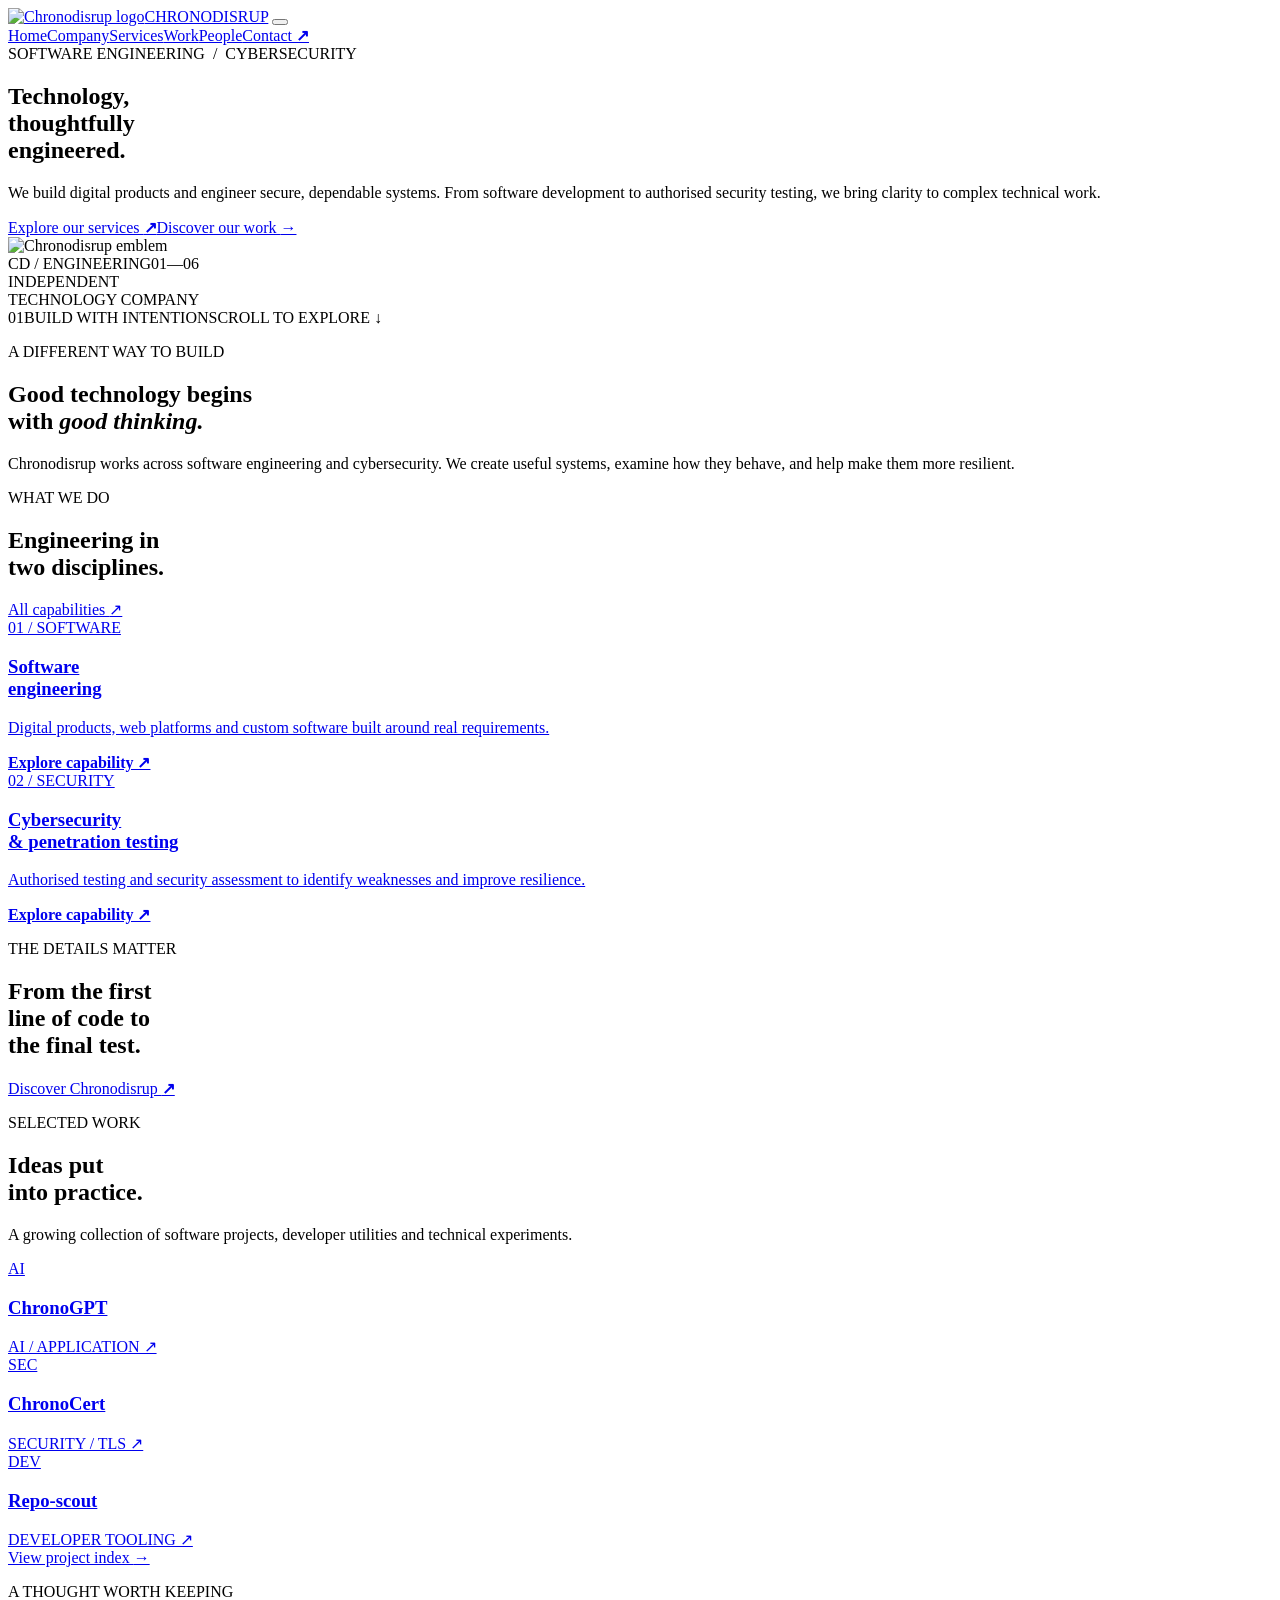
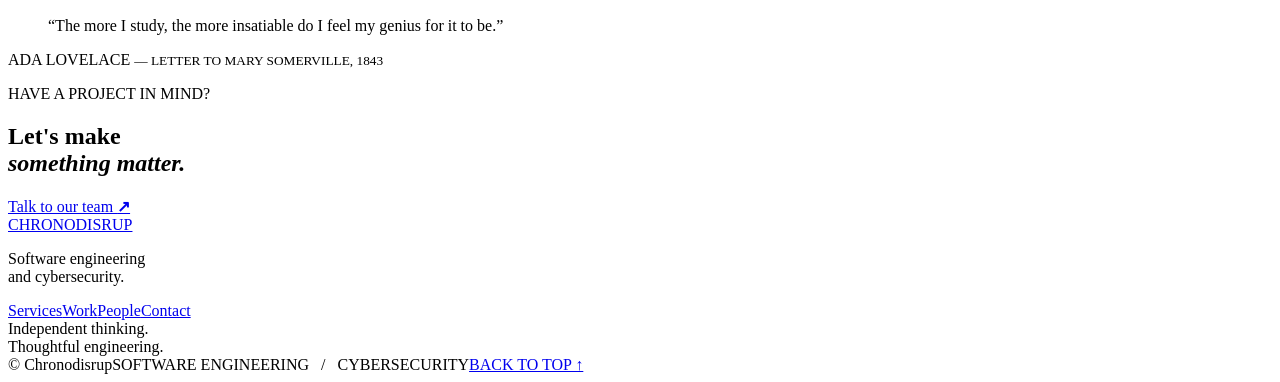
==== index.html @ 583b9953 "Add files via upload" ====
<!doctype html><html lang="en"><head><meta charset="UTF-8"><meta name="viewport" content="width=device-width, initial-scale=1">
<meta name="theme-color" content="#f5f5f2">
<link rel="preconnect" href="https://fonts.googleapis.com"><link rel="preconnect" href="https://fonts.gstatic.com" crossorigin>
<link href="https://fonts.googleapis.com/css2?family=DM+Sans:wght@400;500;600;700&family=Manrope:wght@400;500;600;700;800&display=swap" rel="stylesheet">
<link rel="stylesheet" href="assets/css/site.css"><meta name="description" content="Chronodisrup — software engineering and cybersecurity."><title>Chronodisrup — Software Engineering & Cybersecurity</title></head><body><header class="header"><a class="brand" href="index.html"><img src="assets/images/chronodisrup-logo.png" alt="Chronodisrup logo"><span>CHRONODISRUP</span></a>
<button class="menu-button" aria-label="Open navigation" aria-expanded="false"><span></span><span></span></button>
<nav class="nav"><a href="index.html">Home</a><a href="about.html">Company</a><a href="services.html">Services</a><a href="projects.html">Work</a><a href="team.html">People</a><a class="nav-cta" href="contact.html">Contact <b>↗</b></a></nav></header>
<main>
<section class="hero wrap">
  <div class="hero-copy reveal"><div class="kicker"><i></i> SOFTWARE ENGINEERING&nbsp; / &nbsp;CYBERSECURITY</div>
    <h1>Technology,<br><span>thoughtfully</span><br>engineered.</h1>
    <p class="hero-intro">We build digital products and engineer secure, dependable systems. From software development to authorised security testing, we bring clarity to complex technical work.</p>
    <div class="hero-buttons"><a class="btn btn-dark" href="services.html">Explore our services <b>↗</b></a><a class="underlink" href="projects.html">Discover our work <span>→</span></a></div>
  </div>
  <div class="hero-visual reveal"><div class="visual-image"></div><div class="visual-wash"></div><div class="visual-logo"><img src="assets/images/chronodisrup-logo.png" alt="Chronodisrup emblem"></div><div class="visual-caption"><span>CD / ENGINEERING</span><span>01—06</span></div><div class="floating-index">INDEPENDENT<br>TECHNOLOGY COMPANY</div></div>
  <div class="hero-foot"><span>01</span><span class="rule"></span><span>BUILD WITH INTENTION</span><span class="foot-right">SCROLL TO EXPLORE ↓</span></div>
</section>
<section class="statement section-pad"><div class="wrap statement-grid"><p class="section-label reveal">A DIFFERENT WAY TO BUILD</p><div class="reveal"><h2>Good technology begins<br>with <em>good thinking.</em></h2><p class="statement-text">Chronodisrup works across software engineering and cybersecurity. We create useful systems, examine how they behave, and help make them more resilient.</p></div></div></section>
<section class="services-preview section-pad wrap"><div class="section-head reveal"><div><p class="section-label">WHAT WE DO</p><h2>Engineering in<br>two disciplines.</h2></div><a class="underlink" href="services.html">All capabilities <span>↗</span></a></div>
<div class="service-tiles">
<a class="service-tile software reveal" href="services.html#software"><div class="tile-photo photo-code"></div><div class="tile-overlay"></div><div class="tile-content"><span>01 / SOFTWARE</span><h3>Software<br>engineering</h3><p>Digital products, web platforms and custom software built around real requirements.</p><b>Explore capability ↗</b></div></a>
<a class="service-tile security reveal" href="services.html#security"><div class="tile-photo photo-security"></div><div class="tile-overlay"></div><div class="tile-content"><span>02 / SECURITY</span><h3>Cybersecurity<br>& penetration testing</h3><p>Authorised testing and security assessment to identify weaknesses and improve resilience.</p><b>Explore capability ↗</b></div></a>
</div></section>
<section class="image-break"><div class="image-break-bg"></div><div class="wrap image-break-content reveal"><p class="section-label">THE DETAILS MATTER</p><h2>From the first<br>line of code to<br>the final test.</h2><a class="btn btn-light" href="about.html">Discover Chronodisrup <b>↗</b></a></div></section>
<section class="work-preview section-pad wrap"><div class="section-head reveal"><div><p class="section-label">SELECTED WORK</p><h2>Ideas put<br>into practice.</h2></div><p class="head-description">A growing collection of software projects, developer utilities and technical experiments.</p></div>
<div class="work-grid">
<a class="work-card reveal" href="projects.html"><div class="work-art art-one"><span>AI</span><div class="orbit-art"></div></div><div class="work-meta"><h3>ChronoGPT</h3><span>AI / APPLICATION ↗</span></div></a>
<a class="work-card reveal" href="projects.html"><div class="work-art art-two"><span>SEC</span><div class="scan-art"></div></div><div class="work-meta"><h3>ChronoCert</h3><span>SECURITY / TLS ↗</span></div></a>
<a class="work-card reveal" href="projects.html"><div class="work-art art-three"><span>DEV</span><div class="grid-art"></div></div><div class="work-meta"><h3>Repo-scout</h3><span>DEVELOPER TOOLING ↗</span></div></a>
</div><a class="underlink all-work" href="projects.html">View project index <span>→</span></a></section>
<section class="quote-band"><div class="wrap quote-wrap reveal"><p class="section-label">A THOUGHT WORTH KEEPING</p><blockquote>“The more I study, the more insatiable do I feel my genius for it to be.”</blockquote><div class="quote-credit"><span></span> ADA LOVELACE <small>— LETTER TO MARY SOMERVILLE, 1843</small></div></div></section>
<section class="contact-strip section-pad"><div class="wrap contact-strip-inner reveal"><div><p class="section-label">HAVE A PROJECT IN MIND?</p><h2>Let's make<br><em>something matter.</em></h2></div><a class="btn btn-dark" href="contact.html">Talk to our team <b>↗</b></a></div></section>
</main><footer class="footer"><div class="footer-main wrap"><div><a class="brand footer-brand" href="index.html"><img src="assets/images/chronodisrup-logo.png" alt=""><span>CHRONODISRUP</span></a><p>Software engineering<br>and cybersecurity.</p></div><div class="footer-nav"><a href="services.html">Services</a><a href="projects.html">Work</a><a href="team.html">People</a><a href="contact.html">Contact</a></div><div class="footer-note">Independent thinking.<br>Thoughtful engineering.</div></div><div class="footer-bottom wrap"><span>© <span data-year></span> Chronodisrup</span><span>SOFTWARE ENGINEERING&nbsp;&nbsp; / &nbsp;&nbsp;CYBERSECURITY</span><a href="#top">BACK TO TOP ↑</a></div></footer><script src="assets/js/site.js"></script></body></html>
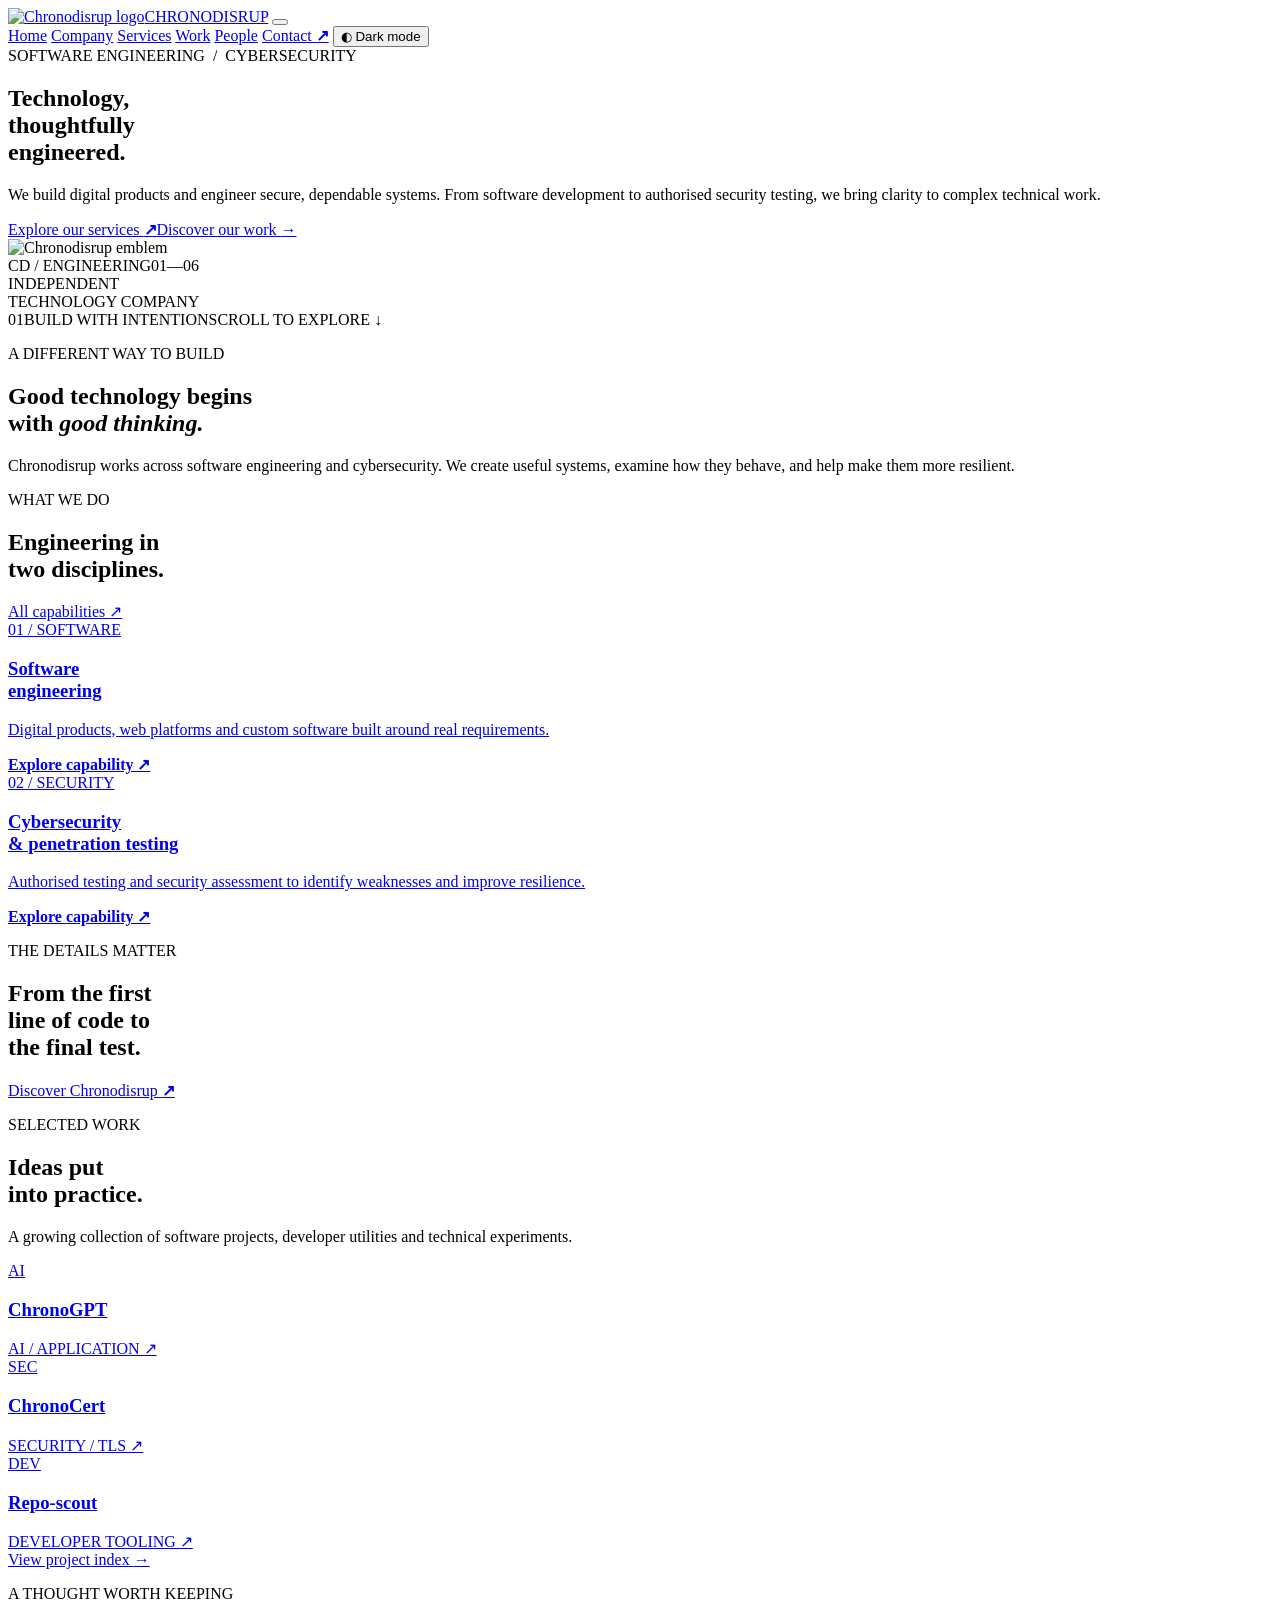
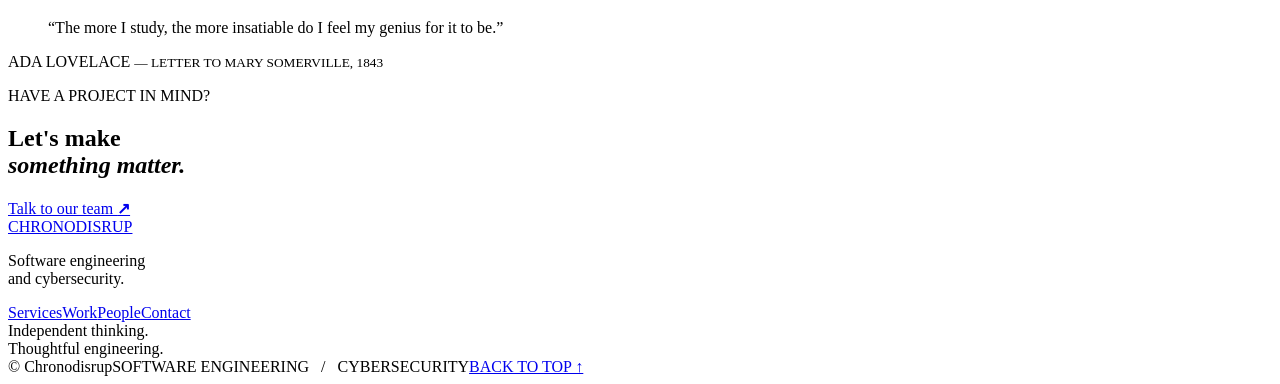
==== commit cd689981: "Update index.html" ====
--- a/index.html
+++ b/index.html
@@ -2,9 +2,32 @@
 <meta name="theme-color" content="#f5f5f2">
 <link rel="preconnect" href="https://fonts.googleapis.com"><link rel="preconnect" href="https://fonts.gstatic.com" crossorigin>
 <link href="https://fonts.googleapis.com/css2?family=DM+Sans:wght@400;500;600;700&family=Manrope:wght@400;500;600;700;800&display=swap" rel="stylesheet">
-<link rel="stylesheet" href="assets/css/site.css"><meta name="description" content="Chronodisrup — software engineering and cybersecurity."><title>Chronodisrup — Software Engineering & Cybersecurity</title></head><body><header class="header"><a class="brand" href="index.html"><img src="assets/images/chronodisrup-logo.png" alt="Chronodisrup logo"><span>CHRONODISRUP</span></a>
+<link rel="stylesheet" href="assets/css/site.css">
+<link rel="stylesheet" href="assets/css/theme-toggle.css">
+
+  
+<meta name="description" content="Chronodisrup — software engineering and cybersecurity.">
+  <title>Chronodisrup — Software Engineering & Cybersecurity</title>
+</head>
+<body>
+  <header class="header"><a class="brand" href="index.html"><img src="assets/images/chronodisrup-logo.png" alt="Chronodisrup logo"><span>CHRONODISRUP</span></a>
 <button class="menu-button" aria-label="Open navigation" aria-expanded="false"><span></span><span></span></button>
-<nav class="nav"><a href="index.html">Home</a><a href="about.html">Company</a><a href="services.html">Services</a><a href="projects.html">Work</a><a href="team.html">People</a><a class="nav-cta" href="contact.html">Contact <b>↗</b></a></nav></header>
+<nav class="nav">
+  <a href="index.html">Home</a>
+  <a href="about.html">Company</a>
+  <a href="services.html">Services</a>
+  <a href="projects.html">Work</a>
+  <a href="team.html">People</a>
+  <a class="nav-cta" href="contact.html">Contact <b>↗</b></a>
+    <button class="theme-toggle" type="button" aria-label="Switch to dark theme"
+           aria-pressed="false">
+     <span class="theme-icon" aria-hidden="true">◐</span>
+     <span class="theme-label">Dark mode</span>
+   </button>
+
+
+</nav>
+</header>
 <main>
 <section class="hero wrap">
   <div class="hero-copy reveal"><div class="kicker"><i></i> SOFTWARE ENGINEERING&nbsp; / &nbsp;CYBERSECURITY</div>
@@ -30,4 +53,9 @@
 </div><a class="underlink all-work" href="projects.html">View project index <span>→</span></a></section>
 <section class="quote-band"><div class="wrap quote-wrap reveal"><p class="section-label">A THOUGHT WORTH KEEPING</p><blockquote>“The more I study, the more insatiable do I feel my genius for it to be.”</blockquote><div class="quote-credit"><span></span> ADA LOVELACE <small>— LETTER TO MARY SOMERVILLE, 1843</small></div></div></section>
 <section class="contact-strip section-pad"><div class="wrap contact-strip-inner reveal"><div><p class="section-label">HAVE A PROJECT IN MIND?</p><h2>Let's make<br><em>something matter.</em></h2></div><a class="btn btn-dark" href="contact.html">Talk to our team <b>↗</b></a></div></section>
-</main><footer class="footer"><div class="footer-main wrap"><div><a class="brand footer-brand" href="index.html"><img src="assets/images/chronodisrup-logo.png" alt=""><span>CHRONODISRUP</span></a><p>Software engineering<br>and cybersecurity.</p></div><div class="footer-nav"><a href="services.html">Services</a><a href="projects.html">Work</a><a href="team.html">People</a><a href="contact.html">Contact</a></div><div class="footer-note">Independent thinking.<br>Thoughtful engineering.</div></div><div class="footer-bottom wrap"><span>© <span data-year></span> Chronodisrup</span><span>SOFTWARE ENGINEERING&nbsp;&nbsp; / &nbsp;&nbsp;CYBERSECURITY</span><a href="#top">BACK TO TOP ↑</a></div></footer><script src="assets/js/site.js"></script></body></html>+</main>
+  <footer class="footer"><div class="footer-main wrap"><div><a class="brand footer-brand" href="index.html"><img src="assets/images/chronodisrup-logo.png" alt=""><span>CHRONODISRUP</span></a><p>Software engineering<br>and cybersecurity.</p></div><div class="footer-nav"><a href="services.html">Services</a><a href="projects.html">Work</a><a href="team.html">People</a><a href="contact.html">Contact</a></div><div class="footer-note">Independent thinking.<br>Thoughtful engineering.</div></div><div class="footer-bottom wrap"><span>© <span data-year></span> Chronodisrup</span><span>SOFTWARE ENGINEERING&nbsp;&nbsp; / &nbsp;&nbsp;CYBERSECURITY</span><a href="#top">BACK TO TOP ↑</a></div></footer>
+  <script src="assets/js/site.js"></script>
+  <script src="assets/js/theme-toggle.js"></script>
+</body>
+</html>
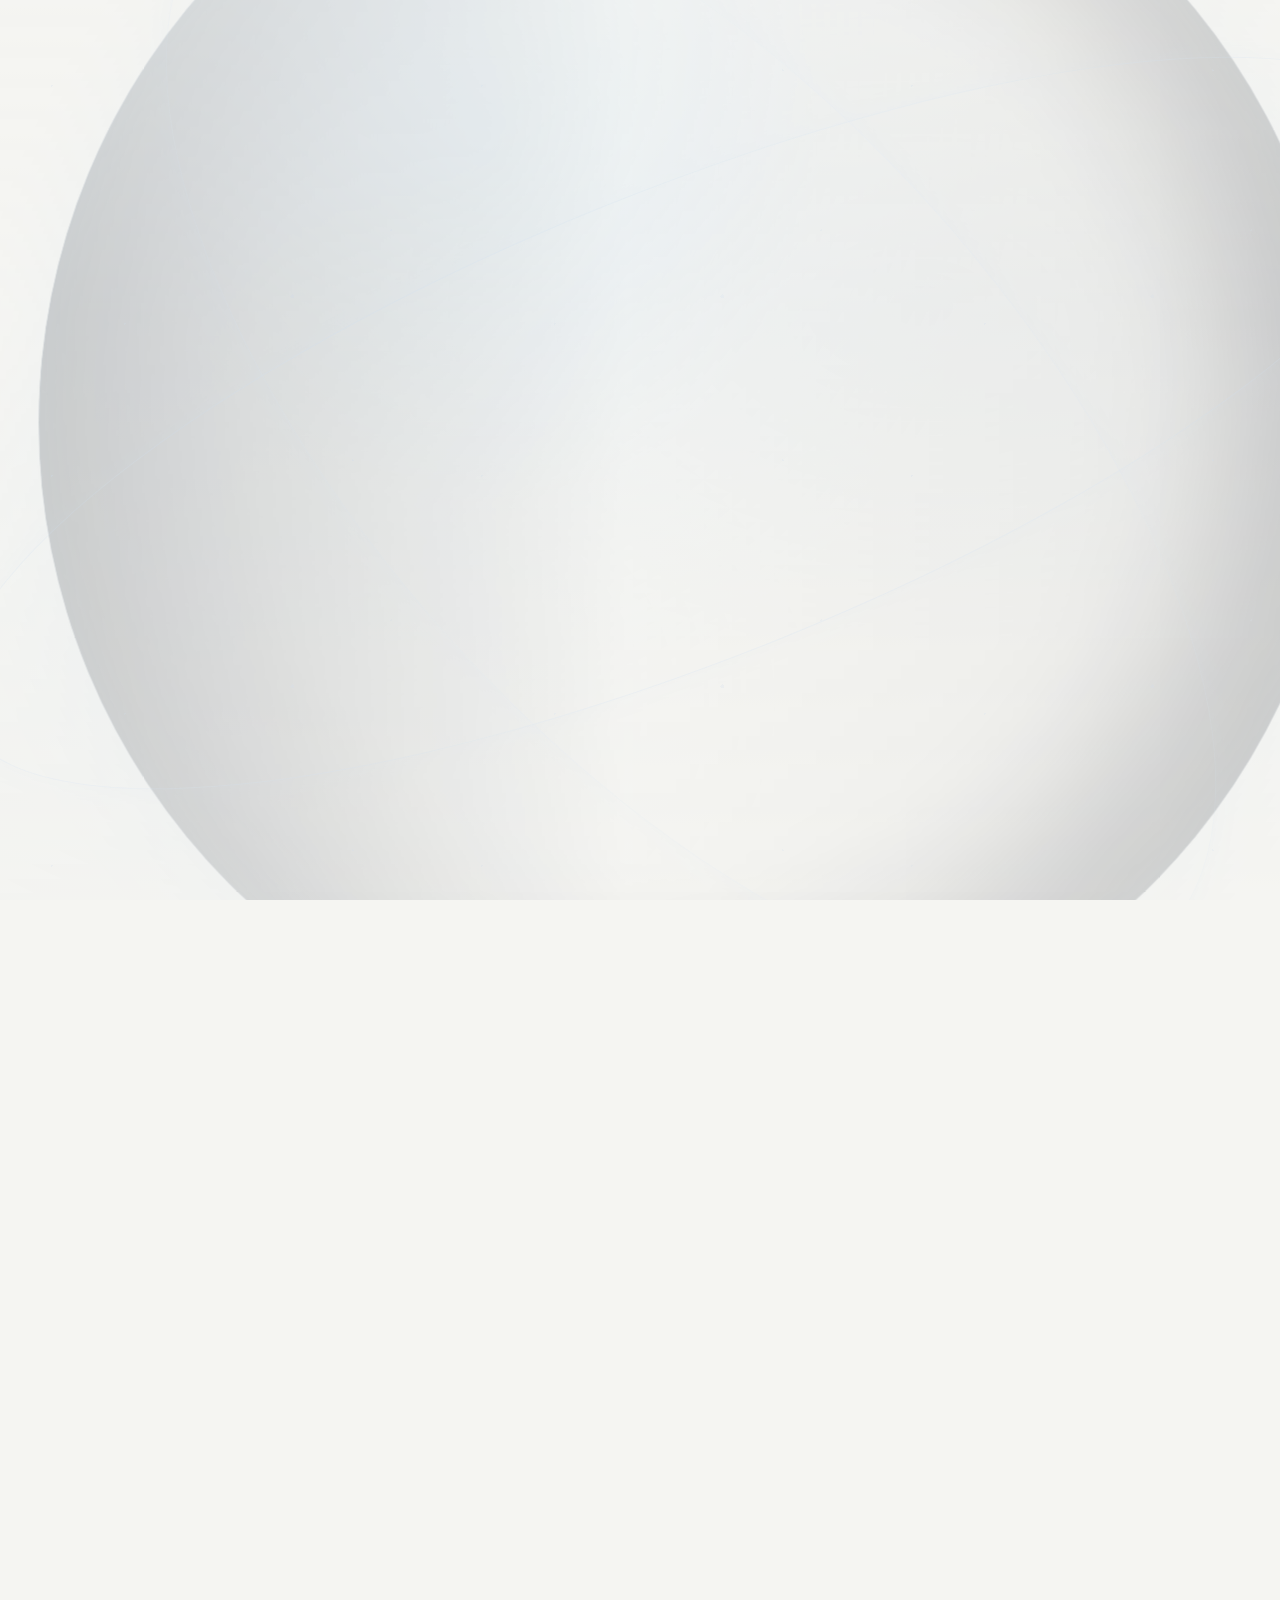
==== commit 18d49034: "added theme switch" ====
--- a/index.html
+++ b/index.html
@@ -1,61 +1,340 @@
-<!doctype html><html lang="en"><head><meta charset="UTF-8"><meta name="viewport" content="width=device-width, initial-scale=1">
+
+<!doctype html>
+<html lang="en">
+<head>
+<meta charset="UTF-8">
+<meta name="viewport" content="width=device-width, initial-scale=1">
 <meta name="theme-color" content="#f5f5f2">
-<link rel="preconnect" href="https://fonts.googleapis.com"><link rel="preconnect" href="https://fonts.gstatic.com" crossorigin>
+
+<link rel="preconnect" href="https://fonts.googleapis.com">
+<link rel="preconnect" href="https://fonts.gstatic.com" crossorigin>
 <link href="https://fonts.googleapis.com/css2?family=DM+Sans:wght@400;500;600;700&family=Manrope:wght@400;500;600;700;800&display=swap" rel="stylesheet">
-<link rel="stylesheet" href="assets/css/site.css">
-<link rel="stylesheet" href="assets/css/theme-toggle.css">
-
-  
-<meta name="description" content="Chronodisrup — software engineering and cybersecurity.">
-  <title>Chronodisrup — Software Engineering & Cybersecurity</title>
+
+<link rel="stylesheet" href="assets/CSS/site.css">
+<link rel="stylesheet" href="assets/CSS/theme-toggle.css">
+
+<meta name="description" content="Chronodisrup software engineering and cybersecurity.">
+<title>Chronodisrup </title>
 </head>
-<body>
-  <header class="header"><a class="brand" href="index.html"><img src="assets/images/chronodisrup-logo.png" alt="Chronodisrup logo"><span>CHRONODISRUP</span></a>
-<button class="menu-button" aria-label="Open navigation" aria-expanded="false"><span></span><span></span></button>
-<nav class="nav">
-  <a href="index.html">Home</a>
-  <a href="about.html">Company</a>
-  <a href="services.html">Services</a>
-  <a href="projects.html">Work</a>
-  <a href="team.html">People</a>
-  <a class="nav-cta" href="contact.html">Contact <b>↗</b></a>
-    <button class="theme-toggle" type="button" aria-label="Switch to dark theme"
-           aria-pressed="false">
-     <span class="theme-icon" aria-hidden="true">◐</span>
-     <span class="theme-label">Dark mode</span>
-   </button>
-
-
-</nav>
+
+<body class="page-enter">
+
+<!-- FULL-SCREEN ANIMATED EARTH BACKGROUND -->
+<div class="ambient-earth" aria-hidden="true">
+    <div class="ambient-earth-globe">
+        <span class="ambient-earth-light"></span>
+    </div>
+
+    <div class="ambient-orbit ambient-orbit-a"></div>
+    <div class="ambient-orbit ambient-orbit-b"></div>
+    <div class="ambient-stars"></div>
+    <div class="ambient-vignette"></div>
+</div>
+
+<!-- HEADER -->
+<header class="header">
+    <a class="brand" href="index.html">
+        <img src="assets/images/chronodisrup-logo.png" alt="Chronodisrup logo">
+        <span>CHRONODISRUP</span>
+    </a>
+
+    <button class="menu-button" aria-label="Open navigation" aria-expanded="false">
+        <span></span>
+        <span></span>
+    </button>
+
+    <nav class="nav">
+        <a href="index.html">Home</a>
+        <a href="about.html">Company</a>
+        <a href="services.html">Services</a>
+        <a href="projects.html">Work</a>
+        <a href="team.html">People</a>
+        <a class="nav-cta" href="contact.html">Contact <b>↗</b></a>
+
+        <button class="theme-toggle" type="button" aria-label="Switch to dark theme" aria-pressed="false">
+            <span class="theme-icon" aria-hidden="true">◐</span>
+            <span class="theme-label">Dark mode</span>
+        </button>
+    </nav>
 </header>
+
 <main>
+
+<!-- HERO -->
 <section class="hero wrap">
-  <div class="hero-copy reveal"><div class="kicker"><i></i> SOFTWARE ENGINEERING&nbsp; / &nbsp;CYBERSECURITY</div>
-    <h1>Technology,<br><span>thoughtfully</span><br>engineered.</h1>
-    <p class="hero-intro">We build digital products and engineer secure, dependable systems. From software development to authorised security testing, we bring clarity to complex technical work.</p>
-    <div class="hero-buttons"><a class="btn btn-dark" href="services.html">Explore our services <b>↗</b></a><a class="underlink" href="projects.html">Discover our work <span>→</span></a></div>
-  </div>
-  <div class="hero-visual reveal"><div class="visual-image"></div><div class="visual-wash"></div><div class="visual-logo"><img src="assets/images/chronodisrup-logo.png" alt="Chronodisrup emblem"></div><div class="visual-caption"><span>CD / ENGINEERING</span><span>01—06</span></div><div class="floating-index">INDEPENDENT<br>TECHNOLOGY COMPANY</div></div>
-  <div class="hero-foot"><span>01</span><span class="rule"></span><span>BUILD WITH INTENTION</span><span class="foot-right">SCROLL TO EXPLORE ↓</span></div>
-</section>
-<section class="statement section-pad"><div class="wrap statement-grid"><p class="section-label reveal">A DIFFERENT WAY TO BUILD</p><div class="reveal"><h2>Good technology begins<br>with <em>good thinking.</em></h2><p class="statement-text">Chronodisrup works across software engineering and cybersecurity. We create useful systems, examine how they behave, and help make them more resilient.</p></div></div></section>
-<section class="services-preview section-pad wrap"><div class="section-head reveal"><div><p class="section-label">WHAT WE DO</p><h2>Engineering in<br>two disciplines.</h2></div><a class="underlink" href="services.html">All capabilities <span>↗</span></a></div>
-<div class="service-tiles">
-<a class="service-tile software reveal" href="services.html#software"><div class="tile-photo photo-code"></div><div class="tile-overlay"></div><div class="tile-content"><span>01 / SOFTWARE</span><h3>Software<br>engineering</h3><p>Digital products, web platforms and custom software built around real requirements.</p><b>Explore capability ↗</b></div></a>
-<a class="service-tile security reveal" href="services.html#security"><div class="tile-photo photo-security"></div><div class="tile-overlay"></div><div class="tile-content"><span>02 / SECURITY</span><h3>Cybersecurity<br>& penetration testing</h3><p>Authorised testing and security assessment to identify weaknesses and improve resilience.</p><b>Explore capability ↗</b></div></a>
-</div></section>
-<section class="image-break"><div class="image-break-bg"></div><div class="wrap image-break-content reveal"><p class="section-label">THE DETAILS MATTER</p><h2>From the first<br>line of code to<br>the final test.</h2><a class="btn btn-light" href="about.html">Discover Chronodisrup <b>↗</b></a></div></section>
-<section class="work-preview section-pad wrap"><div class="section-head reveal"><div><p class="section-label">SELECTED WORK</p><h2>Ideas put<br>into practice.</h2></div><p class="head-description">A growing collection of software projects, developer utilities and technical experiments.</p></div>
-<div class="work-grid">
-<a class="work-card reveal" href="projects.html"><div class="work-art art-one"><span>AI</span><div class="orbit-art"></div></div><div class="work-meta"><h3>ChronoGPT</h3><span>AI / APPLICATION ↗</span></div></a>
-<a class="work-card reveal" href="projects.html"><div class="work-art art-two"><span>SEC</span><div class="scan-art"></div></div><div class="work-meta"><h3>ChronoCert</h3><span>SECURITY / TLS ↗</span></div></a>
-<a class="work-card reveal" href="projects.html"><div class="work-art art-three"><span>DEV</span><div class="grid-art"></div></div><div class="work-meta"><h3>Repo-scout</h3><span>DEVELOPER TOOLING ↗</span></div></a>
-</div><a class="underlink all-work" href="projects.html">View project index <span>→</span></a></section>
-<section class="quote-band"><div class="wrap quote-wrap reveal"><p class="section-label">A THOUGHT WORTH KEEPING</p><blockquote>“The more I study, the more insatiable do I feel my genius for it to be.”</blockquote><div class="quote-credit"><span></span> ADA LOVELACE <small>— LETTER TO MARY SOMERVILLE, 1843</small></div></div></section>
-<section class="contact-strip section-pad"><div class="wrap contact-strip-inner reveal"><div><p class="section-label">HAVE A PROJECT IN MIND?</p><h2>Let's make<br><em>something matter.</em></h2></div><a class="btn btn-dark" href="contact.html">Talk to our team <b>↗</b></a></div></section>
+
+    <div class="hero-copy reveal">
+        <div class="kicker">
+            <i></i>
+            SOFTWARE ENGINEERING&nbsp; / &nbsp;CYBERSECURITY
+        </div>
+
+        <h1>
+            Technology,<br>
+            <span>thoughtfully</span><br>
+            engineered.
+        </h1>
+
+        <p class="hero-intro">
+            We build digital products and engineer secure, dependable systems.
+            From software development to authorised security testing, we bring
+            clarity to complex technical work.
+        </p>
+
+        <div class="hero-buttons">
+            <a class="btn btn-dark" href="services.html">
+                Explore our services <b>↗</b>
+            </a>
+
+            <a class="underlink" href="projects.html">
+                Discover our work <span>→</span>
+            </a>
+        </div>
+    </div>
+
+    
+
+    <div class="hero-foot">
+        
+        <span class="rule"></span>
+        <span>BUILD WITH INTENTION</span>
+        <span class="foot-right">SCROLL TO EXPLORE ↓</span>
+    </div>
+
+</section>
+
+<!-- STATEMENT -->
+<section class="statement section-pad">
+    <div class="wrap statement-grid">
+
+        <p class="section-label reveal">A DIFFERENT WAY TO BUILD</p>
+
+        <div class="reveal">
+            <h2>
+                Good technology begins<br>
+                with <em>good thinking.</em>
+            </h2>
+
+            <p class="statement-text">
+                Chronodisrup works across software engineering and cybersecurity.
+                We create useful systems, examine how they behave, and help make
+                them more resilient.
+            </p>
+        </div>
+
+    </div>
+</section>
+
+<!-- SERVICES -->
+<section class="services-preview section-pad wrap">
+
+    <div class="section-head reveal">
+        <div>
+            <p class="section-label">WHAT WE DO</p>
+            <h2>Engineering in<br>two disciplines.</h2>
+        </div>
+
+        <a class="underlink" href="services.html">
+            All capabilities <span>↗</span>
+        </a>
+    </div>
+
+    <div class="service-tiles">
+
+        <a class="service-tile software reveal" href="services.html#software">
+            <div class="tile-photo photo-code"></div>
+            <div class="tile-overlay"></div>
+
+            <div class="tile-content">
+                
+                <h3>Software<br>engineering</h3>
+                <p>
+                    Digital products, web platforms and custom software
+                    built around real requirements.
+                </p>
+                <b>Explore capability ↗</b>
+            </div>
+        </a>
+
+        <a class="service-tile security reveal" href="services.html#security">
+            <div class="tile-photo photo-security"></div>
+            <div class="tile-overlay"></div>
+
+            <div class="tile-content">
+                
+                <h3>Cybersecurity<br>& penetration testing</h3>
+                <p>
+                    Authorised testing and security assessment to identify
+                    weaknesses and improve resilience.
+                </p>
+                <b>Explore capability ↗</b>
+            </div>
+        </a>
+
+    </div>
+</section>
+
+<!-- IMAGE BREAK -->
+<section class="image-break">
+    <div class="image-break-bg"></div>
+
+    <div class="wrap image-break-content reveal">
+        <p class="section-label">THE DETAILS MATTER</p>
+
+        <h2>
+            From the first<br>
+            line of code to<br>
+            the final test.
+        </h2>
+
+        <a class="btn btn-light" href="about.html">
+            Discover Chronodisrup <b>↗</b>
+        </a>
+    </div>
+</section>
+
+<!-- PROJECTS -->
+<section class="work-preview section-pad wrap">
+
+    <div class="section-head reveal">
+        <div>
+            <p class="section-label">SELECTED WORK</p>
+            <h2>Ideas put<br>into practice.</h2>
+        </div>
+
+        <p class="head-description">
+            A growing collection of software projects, developer utilities
+            and technical experiments.
+        </p>
+    </div>
+
+    <div class="work-grid">
+
+        <a class="work-card reveal" href="projects.html">
+            <div class="work-art art-one">
+                <span>AI</span>
+                <div class="orbit-art"></div>
+            </div>
+
+            <div class="work-meta">
+                <h3>ChronoGPT</h3>
+                <span>AI / APPLICATION ↗</span>
+            </div>
+        </a>
+
+        <a class="work-card reveal" href="projects.html">
+            <div class="work-art art-two">
+                <span>SEC</span>
+                <div class="scan-art"></div>
+            </div>
+
+            <div class="work-meta">
+                <h3>ChronoCert</h3>
+                <span>SECURITY / TLS ↗</span>
+            </div>
+        </a>
+
+        <a class="work-card reveal" href="projects.html">
+            <div class="work-art art-three">
+                <span>DEV</span>
+                <div class="grid-art"></div>
+            </div>
+
+            <div class="work-meta">
+                <h3>Repo-scout</h3>
+                <span>DEVELOPER TOOLING ↗</span>
+            </div>
+        </a>
+
+    </div>
+
+    <a class="underlink all-work" href="projects.html">
+        View project index <span>→</span>
+    </a>
+
+</section>
+
+<!-- QUOTE -->
+<section class="quote-band">
+    <div class="wrap quote-wrap reveal">
+
+        <p class="section-label">A THOUGHT WORTH KEEPING</p>
+
+        <blockquote>
+            “The more I study, the more insatiable do I feel my genius for it to be.”
+        </blockquote>
+
+        <div class="quote-credit">
+            <span></span>
+            ADA LOVELACE
+            <small>— LETTER TO MARY SOMERVILLE, 1843</small>
+        </div>
+
+    </div>
+</section>
+
+<!-- CONTACT -->
+<section class="contact-strip section-pad">
+    <div class="wrap contact-strip-inner reveal">
+
+        <div>
+            <p class="section-label">HAVE A PROJECT IN MIND?</p>
+            <h2>
+                Let's make<br>
+                <em>something matter.</em>
+            </h2>
+        </div>
+
+        <a class="btn btn-dark" href="contact.html">
+            Talk to our team <b>↗</b>
+        </a>
+
+    </div>
+</section>
+
 </main>
-  <footer class="footer"><div class="footer-main wrap"><div><a class="brand footer-brand" href="index.html"><img src="assets/images/chronodisrup-logo.png" alt=""><span>CHRONODISRUP</span></a><p>Software engineering<br>and cybersecurity.</p></div><div class="footer-nav"><a href="services.html">Services</a><a href="projects.html">Work</a><a href="team.html">People</a><a href="contact.html">Contact</a></div><div class="footer-note">Independent thinking.<br>Thoughtful engineering.</div></div><div class="footer-bottom wrap"><span>© <span data-year></span> Chronodisrup</span><span>SOFTWARE ENGINEERING&nbsp;&nbsp; / &nbsp;&nbsp;CYBERSECURITY</span><a href="#top">BACK TO TOP ↑</a></div></footer>
-  <script src="assets/js/site.js"></script>
-  <script src="assets/js/theme-toggle.js"></script>
+
+<!-- FOOTER -->
+<footer class="footer">
+
+    <div class="footer-main wrap">
+
+        <div>
+            <a class="brand footer-brand" href="index.html">
+                <img src="assets/images/chronodisrup-logo.png" alt="">
+                <span>CHRONODISRUP</span>
+            </a>
+
+            <p>
+                Software engineering<br>
+                and cybersecurity.
+            </p>
+        </div>
+
+        <div class="footer-nav">
+            <a href="services.html">Services</a>
+            <a href="projects.html">Work</a>
+            <a href="team.html">People</a>
+            <a href="contact.html">Contact</a>
+        </div>
+
+        <div class="footer-note">
+            Independent thinking.<br>
+            Thoughtful engineering.
+        </div>
+
+    </div>
+
+    <div class="footer-bottom wrap">
+        <span>© <span data-year></span> Chronodisrup</span>
+        <span>SOFTWARE ENGINEERING&nbsp;&nbsp; / &nbsp;&nbsp;CYBERSECURITY</span>
+        <a href="#top">BACK TO TOP ↑</a>
+    </div>
+
+</footer>
+
+<script src="assets/js/site.js"></script>
+<script src="assets/js/theme-toggle.js"></script>
+
 </body>
 </html>
--- a/assets/CSS/site.css
+++ b/assets/CSS/site.css
@@ -0,0 +1,2015 @@
+:root {
+  --ink: #17191d;
+  --muted: #686d75;
+  --paper: #f5f5f2;
+  --blue: #1768e8;
+  --line: #d9dbd8;
+  --dark: #111419;
+  --font: "Manrope", sans-serif;
+  --body: "DM Sans", sans-serif;
+}
+* {
+  box-sizing: border-box;
+}
+html {
+  scroll-behavior: smooth;
+  scroll-padding-top: 90px;
+}
+body {
+  margin: 0;
+  background: var(--paper);
+  color: var(--ink);
+  font-family: var(--body);
+  font-size: 15px;
+  line-height: 1.65;
+}
+a {
+  color: inherit;
+  text-decoration: none;
+}
+.wrap {
+  width: min(1190px, calc(100% - 72px));
+  margin: auto;
+}
+.header {
+  height: 82px;
+  padding: 0 max(36px, calc((100vw - 1190px) / 2));
+  display: flex;
+  align-items: center;
+  justify-content: space-between;
+  border-bottom: 1px solid rgba(23, 25, 29, 0.1);
+  background: rgba(245, 245, 242, 0.9);
+  backdrop-filter: blur(16px);
+  position: sticky;
+  top: 0;
+  z-index: 50;
+}
+.brand {
+  display: flex;
+  align-items: center;
+  gap: 12px;
+  font: 800 12px var(--font);
+  letter-spacing: 0.13em;
+}
+.brand img {
+  width: 35px;
+  height: 35px;
+  object-fit: contain;
+}
+.nav {
+  display: flex;
+  align-items: center;
+  gap: 31px;
+  font-size: 12px;
+  color: #555b63;
+}
+.nav a:hover {
+  color: var(--blue);
+}
+.nav-cta {
+  padding: 11px 16px;
+  border: 1px solid #bfc3c8;
+  color: var(--ink) !important;
+}
+.nav-cta b {
+  color: var(--blue);
+  padding-left: 16px;
+}
+.menu-button {
+  display: none;
+}
+.hero {
+  min-height: 680px;
+  position: relative;
+  display: grid;
+  grid-template-columns: 1fr 0.95fr;
+  align-items: center;
+  padding-top: 65px;
+  padding-bottom: 100px;
+}
+.hero-copy {
+  position: relative;
+  z-index: 2;
+  padding: 40px 0;
+}
+.kicker,
+.section-label {
+  font: 600 9px var(--body);
+  letter-spacing: 0.17em;
+  color: #737983;
+}
+.kicker {
+  display: flex;
+  align-items: center;
+  margin-bottom: 27px;
+}
+.kicker i {
+  width: 7px;
+  height: 7px;
+  border-radius: 50%;
+  background: var(--blue);
+  margin-right: 11px;
+  box-shadow: 0 0 0 4px rgba(23, 104, 232, 0.1);
+}
+h1,
+h2,
+h3,
+p {
+  margin-top: 0;
+}
+.hero h1,
+.page-intro h1 {
+  font: 700 clamp(58px, 7vw, 96px) / 0.99 var(--font);
+  letter-spacing: -0.075em;
+  margin-bottom: 28px;
+}
+.hero h1 span,
+.page-intro h1 em,
+.statement h2 em,
+.contact-strip h2 em,
+.values-heading h2 em,
+.team-note h2 em {
+  font-style: normal;
+  color: #858b94;
+}
+.hero-intro {
+  font-size: 15px;
+  color: #646a73;
+  max-width: 475px;
+  line-height: 1.9;
+}
+.hero-buttons {
+  display: flex;
+  align-items: center;
+  gap: 28px;
+  margin-top: 34px;
+}
+.btn {
+  display: inline-flex;
+  align-items: center;
+  gap: 25px;
+  padding: 15px 19px;
+  font: 600 11px var(--body);
+  border: 0;
+  cursor: pointer;
+}
+.btn-dark {
+  background: var(--ink);
+  color: white;
+  transition: background 0.2s, transform 0.2s;
+}
+.btn-dark:hover {
+  background: var(--blue);
+  transform: translateY(-2px);
+}
+.btn b {
+  color: #70a4ff;
+  font-size: 16px;
+}
+.btn-light {
+  background: white;
+  color: var(--ink);
+}
+.underlink {
+  font-size: 11px;
+  font-weight: 600;
+}
+.underlink span {
+  color: var(--blue);
+  padding-left: 10px;
+}
+
+.hero-visual {
+  height: 200px;
+  width: 200px;
+  position: relative;
+  overflow: hidden;
+  background: #11151b;
+}
+.visual-image {
+  position: absolute;
+  inset: 0;
+  background: linear-gradient(
+      130deg,
+      rgba(11, 16, 24, 0.15),
+      rgba(8, 12, 20, 0.85)
+    ),
+    url("https://images.unsplash.com/photo-1451187580459-43490279c0fa?auto=format&fit=crop&w=1400&q=85")
+      center/cover;
+  transform: scale(1.06);
+  animation: slowZoom 18s ease-in-out infinite alternate;
+}
+.visual-wash {
+  position: absolute;
+  inset: 0;
+  background: radial-gradient(
+    circle at 50% 45%,
+    rgba(28, 105, 226, 0.24),
+    transparent 45%
+  );
+}
+.visual-logo {
+  position: absolute;
+  inset: 0;
+  display: grid;
+  place-items: center;
+}
+.visual-logo img {
+  width: min(64%, 330px);
+  height: auto;
+  object-fit: contain;
+  filter: drop-shadow(0 15px 35px rgba(0, 0, 0, 0.45));
+  animation: float 6s ease-in-out infinite;
+}
+.visual-caption {
+  position: absolute;
+  bottom: 20px;
+  left: 22px;
+  right: 22px;
+  display: flex;
+  justify-content: space-between;
+  color: #c8d0db;
+  font: 9px var(--body);
+  letter-spacing: 0.14em;
+}
+.floating-index {
+  position: absolute;
+  right: 20px;
+  top: 20px;
+  color: #e5e8ed;
+  font: 8px/1.8 var(--body);
+  letter-spacing: 0.13em;
+  text-align: right;
+}
+.hero-foot {
+  position: absolute;
+  bottom: 25px;
+  left: 0;
+  right: 0;
+  display: flex;
+  align-items: center;
+  gap: 18px;
+  color: #727983;
+  font: 9px var(--body);
+  letter-spacing: 0.14em;
+}
+.rule {
+  width: 44px;
+  height: 1px;
+  background: var(--blue);
+}
+.foot-right {
+  margin-left: auto;
+}
+.section-pad {
+  padding: 115px 0;
+}
+.statement {
+  background: #e9eae6;
+}
+.statement-grid {
+  display: grid;
+  grid-template-columns: 0.8fr 2fr;
+  gap: 65px;
+}
+.statement h2,
+.section-head h2,
+.about-columns h2,
+.values-heading h2,
+.contact-strip h2,
+.team-note h2 {
+  font: 650 clamp(36px, 4.7vw, 58px) / 1.08 var(--font);
+  letter-spacing: -0.06em;
+  margin: 0 0 24px;
+}
+.statement-text {
+  max-width: 630px;
+  color: #666c74;
+  font-size: 15px;
+  line-height: 1.9;
+}
+.services-preview {
+  padding-top: 120px;
+  padding-bottom: 120px;
+}
+.section-head {
+  display: flex;
+  justify-content: space-between;
+  align-items: end;
+  margin-bottom: 42px;
+}
+.section-head .section-label {
+  margin-bottom: 18px;
+}
+.head-description {
+  max-width: 300px;
+  color: #727780;
+  font-size: 13px;
+}
+.service-tiles {
+  display: grid;
+  grid-template-columns: 1fr 1fr;
+  gap: 18px;
+}
+.service-tile {
+  height: 490px;
+  position: relative;
+  overflow: hidden;
+  background: #111820;
+  color: white;
+}
+.tile-photo,
+.tile-overlay {
+  position: absolute;
+  inset: 0;
+}
+.tile-photo {
+  background-size: cover;
+  background-position: center;
+  transition: transform 0.8s;
+}
+.photo-code {
+  background-image: url("https://images.unsplash.com/photo-1518770660439-4636190af475?auto=format&fit=crop&w=1200&q=85");
+}
+.photo-security {
+  background-image: url("https://images.unsplash.com/photo-1550751827-4bd374c3f58b?auto=format&fit=crop&w=1200&q=85");
+}
+.service-tile:hover .tile-photo {
+  transform: scale(1.06);
+}
+.tile-overlay {
+  background: linear-gradient(
+    0deg,
+    rgba(7, 12, 19, 0.94),
+    rgba(7, 12, 19, 0.08) 85%
+  );
+}
+.tile-content {
+  position: absolute;
+  left: 34px;
+  right: 34px;
+  bottom: 32px;
+}
+.tile-content > span {
+  font: 9px var(--body);
+  letter-spacing: 0.15em;
+  color: #aebdd2;
+}
+.tile-content h3 {
+  font: 650 37px/1.05 var(--font);
+  letter-spacing: -0.05em;
+  margin: 17px 0;
+}
+.tile-content p {
+  max-width: 360px;
+  font-size: 12px;
+  color: #d0d5dd;
+}
+.tile-content b {
+  font-size: 10px;
+  font-weight: 600;
+  color: #fff;
+}
+.image-break {
+  height: 590px;
+  position: relative;
+  background: #0c1118;
+  color: white;
+  overflow: hidden;
+}
+.image-break-bg {
+  position: absolute;
+  inset: 0;
+  background: linear-gradient(
+      90deg,
+      rgba(8, 12, 18, 0.9),
+      rgba(8, 12, 18, 0.25)
+    ),
+    url("https://images.unsplash.com/photo-1518770660439-4636190af475?auto=format&fit=crop&w=2000&q=85")
+      center/cover;
+  transform: scale(1.03);
+  animation: slowZoom 22s ease-in-out infinite alternate;
+}
+.image-break-content {
+  position: relative;
+  padding-top: 110px;
+}
+.image-break-content .section-label {
+  color: #b6c1d0;
+}
+.image-break h2 {
+  font: 650 clamp(48px, 6vw, 76px) / 1.04 var(--font);
+  letter-spacing: -0.065em;
+  margin: 24px 0 32px;
+}
+.work-preview {
+  padding-top: 120px;
+  padding-bottom: 120px;
+}
+.work-grid {
+  display: grid;
+  grid-template-columns: repeat(3, 1fr);
+  gap: 18px;
+}
+.work-art {
+  height: 260px;
+  position: relative;
+  overflow: hidden;
+  display: grid;
+  place-items: center;
+  background: #111820;
+  color: white;
+}
+.work-art > span {
+  font: 800 46px var(--font);
+  letter-spacing: -0.08em;
+  z-index: 2;
+  color: rgba(255, 255, 255, 0.86);
+}
+.art-one {
+  background: radial-gradient(circle at 50% 50%, #263c5a, #10151e 65%);
+}
+.art-two {
+  background: linear-gradient(140deg, #172b42, #0c1118);
+}
+.art-three {
+  background: linear-gradient(140deg, #252b32, #0d1117);
+}
+.orbit-art {
+  position: absolute;
+  width: 220px;
+  height: 220px;
+  border: 1px solid rgba(105, 161, 255, 0.5);
+  border-radius: 50%;
+  box-shadow: 0 0 50px rgba(23, 104, 232, 0.22),
+    inset 0 0 50px rgba(23, 104, 232, 0.1);
+  animation: rotate 18s linear infinite;
+}
+.orbit-art:before,
+.orbit-art:after {
+  content: "";
+  position: absolute;
+  inset: 30px;
+  border: 1px solid rgba(255, 255, 255, 0.2);
+  border-radius: 50%;
+  transform: rotateX(65deg);
+}
+.orbit-art:after {
+  transform: rotateY(65deg);
+}
+.scan-art {
+  position: absolute;
+  inset: 0;
+  background: repeating-linear-gradient(
+    0deg,
+    transparent 0 17px,
+    rgba(91, 160, 255, 0.12) 18px 19px
+  );
+  mask-image: linear-gradient(transparent, black, transparent);
+  animation: scan 5s linear infinite;
+}
+.grid-art {
+  position: absolute;
+  inset: 0;
+  background-image: linear-gradient(
+      rgba(255, 255, 255, 0.07) 1px,
+      transparent 1px
+    ),
+    linear-gradient(90deg, rgba(255, 255, 255, 0.07) 1px, transparent 1px);
+  background-size: 28px 28px;
+  transform: perspective(350px) rotateX(55deg) scale(1.4);
+  transform-origin: center bottom;
+}
+.work-meta {
+  display: flex;
+  align-items: center;
+  justify-content: space-between;
+  padding: 17px 0;
+  border-bottom: 1px solid var(--line);
+}
+.work-meta h3 {
+  font: 650 17px var(--font);
+  margin: 0;
+}
+.work-meta span {
+  font: 8px var(--body);
+  letter-spacing: 0.1em;
+  color: #777e87;
+}
+.all-work {
+  display: inline-block;
+  margin-top: 30px;
+}
+.quote-band {
+  background: #e8e9e5;
+  padding: 100px 0;
+}
+.quote-wrap {
+  max-width: 960px;
+}
+.quote-wrap blockquote {
+  font: 600 clamp(28px, 4vw, 48px) / 1.3 var(--font);
+  letter-spacing: -0.05em;
+  margin: 0 0 32px;
+  max-width: 900px;
+}
+.quote-credit {
+  display: flex;
+  align-items: center;
+  gap: 12px;
+  font: 600 9px var(--body);
+  letter-spacing: 0.14em;
+}
+.quote-credit span {
+  width: 34px;
+  height: 1px;
+  background: var(--blue);
+}
+.quote-credit small {
+  font-size: 8px;
+  color: #777e87;
+}
+.contact-strip {
+  background: #f0f1ed;
+}
+.contact-strip-inner {
+  display: flex;
+  align-items: center;
+  justify-content: space-between;
+}
+.contact-strip h2 {
+  margin: 0;
+}
+.footer {
+  background: #111419;
+  color: white;
+  padding: 55px 0 20px;
+}
+.footer-main {
+  display: grid;
+  grid-template-columns: 1fr 1fr 1fr;
+  padding-bottom: 55px;
+}
+.footer-brand {
+  color: white;
+}
+.footer-brand img {
+  width: 32px;
+  height: 32px;
+}
+.footer-main p,
+.footer-note {
+  font-size: 12px;
+  color: #9ca3ad;
+  margin: 22px 0 0;
+}
+.footer-nav {
+  display: flex;
+  flex-direction: column;
+  gap: 10px;
+  font-size: 12px;
+  color: #c3c8d0;
+}
+.footer-note {
+  text-align: right;
+  line-height: 1.8;
+  margin: 0;
+}
+.footer-bottom {
+  border-top: 1px solid #30343b;
+  padding-top: 17px;
+  display: flex;
+  justify-content: space-between;
+  font: 8px var(--body);
+  letter-spacing: 0.12em;
+  color: #9299a3;
+}
+.page-intro {
+  padding-top: 100px;
+  padding-bottom: 90px;
+}
+.page-intro .section-label {
+  margin-bottom: 28px;
+}
+.page-intro h1 {
+  margin-bottom: 25px;
+}
+.page-lead {
+  max-width: 640px;
+  color: #686e77;
+  font-size: 15px;
+  line-height: 1.9;
+}
+.about-image {
+  height: 430px;
+  position: relative;
+  overflow: hidden;
+}
+.about-image img {
+  width: 100%;
+  height: 100%;
+  object-fit: cover;
+  filter: brightness(0.68);
+}
+.about-image-caption {
+  position: absolute;
+  bottom: 25px;
+  left: max(36px, calc((100vw - 1190px) / 2));
+  color: white;
+  font: 9px var(--body);
+  letter-spacing: 0.15em;
+}
+.about-columns {
+  display: grid;
+  grid-template-columns: 1fr 1fr;
+  gap: 100px;
+}
+.prose {
+  color: #686e77;
+  font-size: 14px;
+  line-height: 2;
+}
+.values-section {
+  background: #e9eae6;
+  padding: 100px 0;
+}
+.values-inner {
+  display: grid;
+  grid-template-columns: 1fr 1.3fr;
+  gap: 80px;
+}
+.values-list article {
+  display: grid;
+  grid-template-columns: 40px 1fr;
+  gap: 15px;
+  padding: 22px 0;
+  border-bottom: 1px solid #cfd2ce;
+}
+.values-list article:first-child {
+  padding-top: 0;
+}
+.values-list article > span {
+  font: 10px var(--body);
+  color: var(--blue);
+}
+.values-list h3 {
+  font: 650 17px var(--font);
+  margin: 0 0 6px;
+}
+.values-list p {
+  font-size: 12px;
+  color: #707780;
+  margin: 0;
+}
+.service-detail {
+  display: grid;
+  grid-template-columns: 1fr 1fr;
+  gap: 85px;
+  align-items: center;
+  padding: 30px 0 100px;
+  scroll-margin-top: 100px;
+}
+.service-detail.reverse {
+  direction: rtl;
+}
+.service-detail.reverse > * {
+  direction: ltr;
+}
+.service-photo {
+  height: 430px;
+  position: relative;
+  overflow: hidden;
+  background: #111820;
+}
+.service-photo img {
+  width: 100%;
+  height: 100%;
+  object-fit: cover;
+  transition: transform 0.7s;
+}
+.service-photo:hover img {
+  transform: scale(1.05);
+}
+.service-photo span {
+  position: absolute;
+  bottom: 18px;
+  left: 20px;
+  color: white;
+  font: 9px var(--body);
+  letter-spacing: 0.13em;
+}
+.service-copy .section-label {
+  margin-bottom: 22px;
+}
+.service-copy h2 {
+  font: 650 clamp(38px, 4.5vw, 57px) / 1.05 var(--font);
+  letter-spacing: -0.06em;
+  margin: 0 0 20px;
+}
+.service-copy > p:not(.section-label) {
+  font-size: 13px;
+  color: #6b717a;
+  line-height: 1.9;
+}
+.service-copy ul {
+  list-style: none;
+  padding: 0;
+  margin: 25px 0;
+  display: grid;
+  grid-template-columns: 1fr 1fr;
+  gap: 12px;
+}
+.service-copy li {
+  font-size: 11px;
+  color: #454b54;
+  padding-left: 15px;
+  position: relative;
+}
+.service-copy li:before {
+  content: "";
+  position: absolute;
+  left: 0;
+  top: 9px;
+  width: 5px;
+  height: 1px;
+  background: var(--blue);
+}
+.service-footnote {
+  font-size: 10px !important;
+  border-left: 2px solid var(--blue);
+  padding-left: 12px;
+}
+.other-capabilities {
+  padding: 75px 0 110px;
+  border-top: 1px solid var(--line);
+}
+.other-capabilities > div {
+  display: grid;
+  grid-template-columns: repeat(3, 1fr);
+  gap: 40px;
+  margin-top: 30px;
+}
+.other-capabilities article {
+  border-top: 1px solid #bfc3c7;
+  padding-top: 20px;
+}
+.other-capabilities h3 {
+  font: 650 17px var(--font);
+}
+.other-capabilities p {
+  font-size: 12px;
+  color: #707780;
+}
+.portfolio {
+  padding-bottom: 100px;
+}
+.portfolio-item {
+  display: grid;
+  grid-template-columns: 1.2fr 0.8fr;
+  gap: 75px;
+  align-items: center;
+  margin-bottom: 90px;
+}
+.portfolio-item.reverse {
+  grid-template-columns: 0.8fr 1.2fr;
+}
+.portfolio-item.reverse .portfolio-visual {
+  order: 2;
+}
+.portfolio-visual {
+  height: 360px;
+  background: #101720;
+  display: grid;
+  place-items: center;
+  overflow: hidden;
+}
+.p-ai {
+  background: radial-gradient(circle at 55% 50%, #273f61, #101720 70%);
+}
+.mock-window {
+  width: 75%;
+  background: #f5f6f7;
+  color: #20242a;
+  box-shadow: 0 20px 70px #080c13aa;
+}
+.mock-bar {
+  height: 30px;
+  background: #e3e6e9;
+  display: flex;
+  align-items: center;
+  gap: 5px;
+  padding: 0 10px;
+}
+.mock-bar i {
+  width: 5px;
+  height: 5px;
+  border-radius: 50%;
+  background: #a2a8af;
+}
+.mock-bar span {
+  font: 8px var(--body);
+  margin-left: 10px;
+  color: #666;
+}
+.mock-chat {
+  padding: 30px;
+}
+.mock-chat b {
+  font: 650 20px var(--font);
+}
+.mock-chat p {
+  font-size: 10px;
+  color: #727780;
+  margin: 10px 0 30px;
+}
+.mock-input {
+  padding: 11px;
+  border: 1px solid #d5d9de;
+  font-size: 9px;
+  color: #8a9098;
+}
+.p-cert {
+  background: linear-gradient(145deg, #142c44, #0c121a);
+}
+.cert-graphic {
+  display: flex;
+  align-items: center;
+  gap: 20px;
+  color: white;
+}
+.cert-shield {
+  width: 75px;
+  height: 85px;
+  border: 1px solid #6ca7ff;
+  color: #8cbaff;
+  display: grid;
+  place-items: center;
+  font-size: 35px;
+  clip-path: polygon(50% 0, 95% 18%, 88% 72%, 50% 100%, 12% 72%, 5% 18%);
+}
+.cert-graphic small,
+.cert-graphic span {
+  display: block;
+  font: 8px var(--body);
+  letter-spacing: 0.12em;
+  color: #a5b7cc;
+}
+.cert-graphic strong {
+  display: block;
+  font: 600 16px var(--font);
+  margin: 8px 0;
+}
+.p-repo {
+  background: #171c22;
+}
+.terminal {
+  width: 75%;
+  background: #0b1016;
+  padding: 25px;
+  color: #d6e0ed;
+  font: 10px/2 monospace;
+  box-shadow: 0 20px 60px #0008;
+}
+.terminal-head {
+  color: #8794a5;
+  border-bottom: 1px solid #303a46;
+  padding-bottom: 10px;
+  margin-bottom: 15px;
+}
+.terminal i,
+.terminal-success {
+  color: #69b5ff;
+}
+.terminal-muted {
+  color: #8995a3;
+}
+.portfolio-description .section-label {
+  margin-bottom: 18px;
+}
+.portfolio-description h2 {
+  font: 650 35px var(--font);
+  letter-spacing: -0.05em;
+  margin: 0 0 12px;
+}
+.portfolio-description p:not(.section-label) {
+  font-size: 13px;
+  color: #6d737c;
+  line-height: 1.9;
+}
+.portfolio-description > span {
+  font: 9px var(--body);
+  letter-spacing: 0.1em;
+  color: #777e87;
+}
+.portfolio-more {
+  border-top: 1px solid var(--line);
+  padding-top: 35px;
+}
+.portfolio-more > p:nth-child(2) {
+  font: 600 20px var(--font);
+}
+.portfolio-more .underlink {
+  display: inline-block;
+  margin-top: 15px;
+}
+.founders {
+  display: grid;
+  grid-template-columns: 1fr 1fr;
+  gap: 24px;
+  padding-bottom: 110px;
+}
+.founder-image {
+  height: 330px;
+  display: grid;
+  place-items: center;
+  background: linear-gradient(145deg, #1b2a3d, #0e131a);
+  color: #e7edf5;
+  overflow: hidden;
+  position: relative;
+}
+.founder-image:before {
+  content: "";
+  position: absolute;
+  width: 240px;
+  height: 240px;
+  border: 1px solid #6c8db8;
+  border-radius: 50%;
+  box-shadow: 0 0 0 30px #ffffff08, 0 0 0 65px #ffffff05;
+}
+.founder-image span {
+  font: 700 100px var(--font);
+  z-index: 1;
+  color: #c5d1e1;
+}
+.founder-two {
+  background: linear-gradient(145deg, #29313b, #11161d);
+}
+.founder .section-label {
+  margin: 25px 0 8px;
+}
+.founder h2 {
+  font: 650 28px var(--font);
+  margin: 0;
+}
+.founder p:not(.section-label) {
+  font-size: 12px;
+  color: #6d737c;
+}
+.founder > a {
+  font-size: 11px;
+  color: var(--blue);
+  font-weight: 600;
+}
+.team-note {
+  background: #e9eae6;
+  padding: 90px 0;
+}
+.team-note-inner {
+  max-width: 1190px;
+}
+.team-note h2 {
+  margin: 20px 0;
+}
+.team-note-inner > p:last-child {
+  max-width: 480px;
+  color: #6d737c;
+  font-size: 13px;
+}
+.contact-area {
+  display: grid;
+  grid-template-columns: 0.8fr 1.2fr;
+  gap: 100px;
+  padding-bottom: 120px;
+}
+.contact-side h2 {
+  font: 650 39px/1.1 var(--font);
+  letter-spacing: -0.05em;
+}
+.contact-side > p:not(.section-label) {
+  font-size: 13px;
+  color: #6d737c;
+  max-width: 330px;
+}
+.contact-fact {
+  border-top: 1px solid var(--line);
+  padding: 17px 0;
+  margin-top: 20px;
+}
+.contact-fact span {
+  display: block;
+  font: 9px var(--body);
+  letter-spacing: 0.14em;
+  color: #858b94;
+  margin-bottom: 8px;
+}
+.contact-fact b {
+  font-size: 11px;
+  font-weight: 500;
+}
+.contact-fact a {
+  color: var(--blue);
+}
+.contact-form {
+  display: grid;
+  gap: 17px;
+}
+.contact-form label {
+  display: grid;
+  gap: 7px;
+  font-size: 11px;
+  font-weight: 600;
+}
+.contact-form input,
+.contact-form select,
+.contact-form textarea {
+  width: 100%;
+  background: transparent;
+  border: 0;
+  border-bottom: 1px solid #c5c9cd;
+  padding: 13px 0;
+  font: 13px var(--body);
+  color: var(--ink);
+  outline: none;
+  border-radius: 0;
+}
+.contact-form input:focus,
+.contact-form select:focus,
+.contact-form textarea:focus {
+  border-color: var(--blue);
+}
+.contact-form textarea {
+  resize: vertical;
+}
+.contact-form .btn {
+  justify-self: start;
+  margin-top: 8px;
+}
+.contact-form small {
+  font-size: 10px;
+  color: #858b94;
+}
+.reveal {
+  opacity: 0;
+  transform: translateY(24px);
+  transition: opacity 0.8s ease, transform 0.8s cubic-bezier(0.2, 0.7, 0.2, 1);
+}
+.reveal.visible {
+  opacity: 1;
+  transform: translateY(0);
+}
+@keyframes slowZoom {
+  from {
+    transform: scale(1.04);
+  }
+  to {
+    transform: scale(1.12);
+  }
+}
+@keyframes float {
+  0%,
+  100% {
+    transform: translateY(0);
+  }
+  50% {
+    transform: translateY(-12px);
+  }
+}
+@keyframes rotate {
+  to {
+    transform: rotate(360deg);
+  }
+}
+@keyframes scan {
+  from {
+    transform: translateY(-40%);
+  }
+  to {
+    transform: translateY(40%);
+  }
+}
+@media (max-width: 850px) {
+  .hero {
+    grid-template-columns: 1fr 0.85fr;
+  }
+  .hero-visual {
+    height: 200px;
+    width: 200px;
+  }
+  .statement-grid,
+  .values-inner {
+    gap: 35px;
+  }
+  .service-detail {
+    gap: 40px;
+  }
+  .contact-area {
+    gap: 50px;
+  }
+}
+@media (max-width: 680px) {
+  .wrap {
+    width: calc(100% - 40px);
+  }
+  .header {
+    height: 70px;
+    padding: 0 20px;
+  }
+  .brand {
+    font-size: 10px;
+  }
+  .brand img {
+    width: 31px;
+    height: 31px;
+  }
+  .menu-button {
+    display: flex;
+    flex-direction: column;
+    gap: 6px;
+    border: 0;
+    background: none;
+    padding: 10px;
+  }
+  .menu-button span {
+    width: 22px;
+    height: 1px;
+    background: #17191d;
+  }
+  .nav {
+    display: none;
+    position: absolute;
+    top: 70px;
+    left: 0;
+    right: 0;
+    background: var(--paper);
+    padding: 15px 20px 25px;
+    border-bottom: 1px solid var(--line);
+    flex-direction: column;
+    align-items: stretch;
+    gap: 0;
+  }
+  .nav.open {
+    display: flex;
+  }
+  .nav a {
+    padding: 13px 0;
+    border-bottom: 1px solid var(--line);
+  }
+  .nav .nav-cta {
+    margin-top: 12px;
+    padding: 12px;
+  }
+  .hero {
+    display: flex;
+    flex-direction: column;
+    align-items: stretch;
+    padding-top: 55px;
+    padding-bottom: 80px;
+    gap: 25px;
+  }
+  .hero-copy {
+    padding: 10px 0;
+  }
+  .hero h1,
+  .page-intro h1 {
+    font-size: clamp(54px, 14vw, 76px);
+  }
+  .hero-intro {
+    font-size: 13px;
+  }
+  .hero-buttons {
+    align-items: flex-start;
+    flex-direction: column;
+    gap: 20px;
+  }
+  .hero-visual {
+    height: 200px;
+    width: 200px;
+  }
+  .hero-foot {
+    bottom: 23px;
+    font-size: 7px;
+    gap: 10px;
+  }
+  .section-pad {
+    padding: 75px 0;
+  }
+  .statement-grid,
+  .about-columns,
+  .values-inner,
+  .contact-area {
+    grid-template-columns: 1fr;
+    gap: 28px;
+  }
+  .statement h2,
+  .section-head h2,
+  .about-columns h2,
+  .values-heading h2,
+  .contact-strip h2,
+  .team-note h2 {
+    font-size: 38px;
+  }
+  .section-head {
+    align-items: flex-start;
+    flex-direction: column;
+    gap: 15px;
+  }
+  .service-tiles,
+  .work-grid,
+  .founders {
+    grid-template-columns: 1fr;
+  }
+  .service-tile {
+    height: 420px;
+  }
+  .image-break {
+    height: 510px;
+  }
+  .image-break-content {
+    padding-top: 90px;
+  }
+  .image-break h2 {
+    font-size: 52px;
+  }
+  .work-art {
+    height: 240px;
+  }
+  .quote-band {
+    padding: 75px 0;
+  }
+  .quote-wrap blockquote {
+    font-size: 30px;
+  }
+  .quote-credit {
+    flex-wrap: wrap;
+  }
+  .contact-strip-inner {
+    align-items: flex-start;
+    flex-direction: column;
+    gap: 28px;
+  }
+  .footer-main {
+    grid-template-columns: 1fr 1fr;
+    gap: 25px;
+  }
+  .footer-note {
+    display: none;
+  }
+  .footer-bottom {
+    flex-wrap: wrap;
+    gap: 12px;
+    font-size: 7px;
+  }
+  .page-intro {
+    padding-top: 70px;
+    padding-bottom: 65px;
+  }
+  .about-image {
+    height: 280px;
+  }
+  .about-image-caption {
+    left: 20px;
+  }
+  .values-section {
+    padding: 75px 0;
+  }
+  .service-detail,
+  .service-detail.reverse {
+    grid-template-columns: 1fr;
+    gap: 28px;
+    padding: 20px 0 70px;
+    direction: ltr;
+  }
+  .service-photo {
+    height: 280px;
+  }
+  .service-copy h2 {
+    font-size: 42px;
+  }
+  .service-copy ul {
+    grid-template-columns: 1fr;
+  }
+  .other-capabilities {
+    padding: 55px 0 75px;
+  }
+  .other-capabilities > div {
+    grid-template-columns: 1fr;
+    gap: 25px;
+  }
+  .portfolio-item,
+  .portfolio-item.reverse {
+    grid-template-columns: 1fr;
+    gap: 25px;
+    margin-bottom: 65px;
+  }
+  .portfolio-item.reverse .portfolio-visual {
+    order: 0;
+  }
+  .portfolio-visual {
+    height: 280px;
+  }
+  .portfolio-description h2 {
+    font-size: 30px;
+  }
+  .founder-image {
+    height: 270px;
+  }
+  .team-note {
+    padding: 70px 0;
+  }
+  .contact-area {
+    padding-bottom: 80px;
+  }
+}
+@media (prefers-reduced-motion: reduce) {
+  *,
+  *::before,
+  *::after {
+    scroll-behavior: auto !important;
+    animation-duration: 0.01ms !important;
+    transition-duration: 0.01ms !important;
+  }
+  .reveal {
+    opacity: 1;
+    transform: none;
+  }
+}
+
+/* Animated Earth hero treatment */
+.hero-visual {
+  isolation: isolate;
+}
+.visual-image {
+  z-index: 0;
+}
+.visual-wash {
+  z-index: 1;
+  pointer-events: none;
+}
+.globe-orbit {
+  position: absolute;
+  z-index: 2;
+  width: min(74%, 390px);
+  aspect-ratio: 1;
+  left: 50%;
+  top: 48%;
+  transform: translate(-50%, -50%);
+  display: grid;
+  place-items: center;
+  pointer-events: none;
+  filter: drop-shadow(0 18px 34px rgba(0, 0, 0, 0.34));
+}
+.globe-sphere {
+  position: relative;
+  width: 66%;
+  aspect-ratio: 1;
+  border-radius: 50%;
+  overflow: hidden;
+  background: radial-gradient(
+      ellipse at 31% 28%,
+      rgba(113, 190, 255, 0.36),
+      transparent 27%
+    ),
+    url("https://images.unsplash.com/photo-1451187580459-43490279c0fa?auto=format&fit=crop&w=900&q=90")
+      48% 50% / auto 145%;
+  box-shadow: inset -24px -10px 38px rgba(0, 0, 0, 0.72),
+    inset 10px 5px 22px rgba(139, 202, 255, 0.2),
+    0 0 28px rgba(49, 139, 255, 0.28), 0 0 85px rgba(32, 110, 255, 0.16);
+  animation: earthTurn 24s linear infinite;
+  transform-style: preserve-3d;
+}
+.globe-sphere::before {
+  content: "";
+  position: absolute;
+  inset: 0;
+  border-radius: 50%;
+  background: repeating-linear-gradient(
+      90deg,
+      transparent 0 17%,
+      rgba(180, 220, 255, 0.13) 17.2%,
+      transparent 17.8% 34%
+    ),
+    linear-gradient(
+      90deg,
+      rgba(0, 0, 0, 0.62),
+      transparent 44%,
+      rgba(102, 175, 255, 0.12) 70%,
+      rgba(0, 0, 0, 0.24)
+    );
+  mix-blend-mode: screen;
+}
+.globe-sphere-shade {
+  position: absolute;
+  inset: 0;
+  border-radius: 50%;
+  background: radial-gradient(
+    ellipse at 35% 28%,
+    transparent 35%,
+    rgba(0, 8, 24, 0.12) 62%,
+    rgba(0, 4, 18, 0.72) 100%
+  );
+}
+.globe-highlight {
+  position: absolute;
+  inset: 3%;
+  border-radius: 50%;
+  border: 1px solid rgba(177, 218, 255, 0.18);
+  box-shadow: inset 5px 5px 18px rgba(255, 255, 255, 0.1);
+}
+.globe-orbit-ring {
+  position: absolute;
+  width: 96%;
+  height: 34%;
+  border: 1px solid rgba(119, 184, 255, 0.6);
+  border-radius: 50%;
+  box-shadow: 0 0 12px rgba(49, 139, 255, 0.22),
+    inset 0 0 12px rgba(49, 139, 255, 0.1);
+}
+.globe-orbit-ring-one {
+  transform: rotate(-24deg);
+  animation: orbitSpin 16s linear infinite;
+}
+.globe-orbit-ring-two {
+  width: 108%;
+  height: 43%;
+  border-color: rgba(178, 216, 255, 0.28);
+  transform: rotate(57deg);
+  animation: orbitSpinReverse 22s linear infinite;
+}
+.globe-pulse {
+  position: absolute;
+  width: 75%;
+  height: 75%;
+  border-radius: 50%;
+  border: 1px solid rgba(90, 165, 255, 0.35);
+  animation: globePulse 4s ease-out infinite;
+}
+.visual-logo {
+  z-index: 3;
+}
+.visual-logo img {
+  width: min(48%, 245px);
+  position: relative;
+  z-index: 1;
+}
+.visual-caption,
+.floating-index {
+  z-index: 4;
+}
+@keyframes earthTurn {
+  from {
+    background-position: 0% 50%;
+  }
+  to {
+    background-position: 200% 50%;
+  }
+}
+@keyframes orbitSpin {
+  from {
+    rotate: 0deg;
+  }
+  to {
+    rotate: 360deg;
+  }
+}
+@keyframes orbitSpinReverse {
+  from {
+    rotate: 360deg;
+  }
+  to {
+    rotate: 0deg;
+  }
+}
+@keyframes globePulse {
+  0% {
+    transform: scale(0.82);
+    opacity: 0.65;
+  }
+  100% {
+    transform: scale(1.3);
+    opacity: 0;
+  }
+}
+@media (max-width: 680px) {
+  .globe-orbit {
+    width: min(86%, 340px);
+    top: 47%;
+  }
+  .globe-sphere {
+    width: 68%;
+  }
+  .visual-logo img {
+    width: min(43%, 190px);
+  }
+}
+@media (prefers-reduced-motion: reduce) {
+  .globe-sphere,
+  .globe-orbit-ring-one,
+  .globe-orbit-ring-two,
+  .globe-pulse {
+    animation: none !important;
+  }
+}
+
+/* =========================================================
+   CHRONODISRUP FULL-SCREEN AMBIENT EARTH + MOTION SYSTEM
+   The Earth is a fixed background layer behind every section.
+========================================================= */
+
+body {
+  position: relative;
+  isolation: isolate;
+}
+
+.ambient-earth {
+  position: fixed;
+  inset: 0;
+  z-index: -1;
+  overflow: hidden;
+  pointer-events: none;
+  opacity: 0.25;
+  contain: paint;
+  background: radial-gradient(
+      ellipse at 72% 34%,
+      rgba(70, 133, 218, 0.1),
+      transparent 42%
+    ),
+    radial-gradient(
+      ellipse at 18% 78%,
+      rgba(70, 133, 218, 0.07),
+      transparent 40%
+    );
+}
+
+/* Large globe, intentionally oversized so it reads as page atmosphere */
+.ambient-earth-globe {
+  position: absolute;
+  width: min(118vw, 145vh);
+  aspect-ratio: 1;
+  left: 54%;
+  top: 47%;
+  border-radius: 50%;
+  transform: translate(-50%, -50%);
+  overflow: hidden;
+  background: radial-gradient(
+      ellipse at 34% 28%,
+      rgba(141, 202, 255, 0.35),
+      transparent 28%
+    ),
+    url("https://images.unsplash.com/photo-1451187580459-43490279c0fa?auto=format&fit=crop&w=1800&q=90")
+      0% 50% / auto 100%;
+  box-shadow: inset -100px -35px 150px rgba(0, 5, 18, 0.75),
+    inset 35px 10px 90px rgba(142, 201, 255, 0.16),
+    0 0 100px rgba(44, 126, 235, 0.1);
+  animation: ambientEarthRotate 100s linear infinite;
+  will-change: background-position, transform;
+}
+
+.ambient-earth-globe::before,
+.ambient-earth-globe::after {
+  content: "";
+  position: absolute;
+  inset: 0;
+  border-radius: inherit;
+}
+
+.ambient-earth-globe::before {
+  background: linear-gradient(
+      90deg,
+      rgba(4, 10, 24, 0.7),
+      transparent 45%,
+      rgba(4, 10, 24, 0.2)
+    ),
+    radial-gradient(
+      ellipse at 50% 50%,
+      transparent 48%,
+      rgba(4, 10, 24, 0.45) 100%
+    );
+}
+
+.ambient-earth-globe::after {
+  border: 1px solid rgba(128, 190, 255, 0.2);
+  box-shadow: inset 0 0 35px rgba(117, 180, 255, 0.12);
+}
+
+.ambient-earth-light {
+  position: absolute;
+  inset: -10%;
+  border-radius: 50%;
+  background: radial-gradient(
+    ellipse at 32% 25%,
+    rgba(100, 177, 255, 0.2),
+    transparent 42%
+  );
+  mix-blend-mode: screen;
+  animation: earthAtmosphere 9s ease-in-out infinite alternate;
+}
+
+.ambient-orbit {
+  position: absolute;
+  left: 54%;
+  top: 47%;
+  width: min(145vw, 175vh);
+  height: min(42vw, 52vh);
+  border: 1px solid rgba(86, 153, 239, 0.24);
+  border-radius: 50%;
+  transform: translate(-50%, -50%) rotate(-22deg);
+  box-shadow: 0 0 25px rgba(68, 140, 240, 0.08);
+}
+
+.ambient-orbit-a {
+  animation: ambientOrbitA 70s linear infinite;
+}
+
+.ambient-orbit-b {
+  width: min(125vw, 155vh);
+  height: min(60vw, 72vh);
+  border-color: rgba(100, 171, 255, 0.13);
+  transform: translate(-50%, -50%) rotate(48deg);
+  animation: ambientOrbitB 95s linear infinite;
+}
+
+.ambient-stars {
+  position: absolute;
+  inset: 0;
+  opacity: 0.38;
+  background-image: radial-gradient(
+      1px 1px at 12% 22%,
+      rgba(80, 140, 220, 0.7) 99%,
+      transparent
+    ),
+    radial-gradient(
+      1px 1px at 82% 18%,
+      rgba(80, 140, 220, 0.65) 99%,
+      transparent
+    ),
+    radial-gradient(
+      2px 2px at 68% 76%,
+      rgba(80, 140, 220, 0.5) 99%,
+      transparent
+    ),
+    radial-gradient(
+      1px 1px at 29% 83%,
+      rgba(80, 140, 220, 0.55) 99%,
+      transparent
+    ),
+    radial-gradient(
+      1px 1px at 91% 59%,
+      rgba(80, 140, 220, 0.55) 99%,
+      transparent
+    );
+  background-size: 430px 390px;
+  animation: starDrift 45s linear infinite;
+}
+
+.ambient-vignette {
+  position: absolute;
+  inset: 0;
+  background: linear-gradient(
+    180deg,
+    rgba(245, 245, 242, 0.2),
+    rgba(245, 245, 242, 0.04) 35%,
+    rgba(245, 245, 242, 0.2)
+  );
+}
+
+/* Keep all site content above the fixed Earth layer */
+.header,
+main,
+.footer {
+  position: relative;
+  z-index: 1;
+}
+
+/* The hero image now acts as a transparent window into the global atmosphere */
+.hero-visual {
+  background: linear-gradient(
+    135deg,
+    rgba(7, 14, 25, 0.66),
+    rgba(7, 14, 25, 0.22)
+  );
+  border: 1px solid rgba(120, 165, 220, 0.15);
+  box-shadow: 0 24px 80px rgba(14, 35, 66, 0.12);
+}
+
+.hero-visual .visual-image {
+  opacity: 0.36;
+  mix-blend-mode: screen;
+}
+
+.hero-visual .visual-wash {
+  background: radial-gradient(
+      circle at 50% 45%,
+      rgba(28, 105, 226, 0.24),
+      transparent 48%
+    ),
+    linear-gradient(135deg, rgba(5, 12, 24, 0.16), rgba(5, 12, 24, 0.48));
+}
+
+/* Page-load morph: all first-view elements arrive with a soft focus/scale shift */
+.page-enter .header,
+.page-enter main > section,
+.page-enter .footer {
+  opacity: 0;
+  transform: translateY(18px) scale(0.985);
+  filter: blur(7px);
+}
+
+.page-enter.page-enter-ready .header,
+.page-enter.page-enter-ready main > section,
+.page-enter.page-enter-ready .footer {
+  opacity: 1;
+  transform: translateY(0) scale(1);
+  filter: blur(0);
+  transition: opacity 1s cubic-bezier(0.2, 0.75, 0.25, 1),
+    transform 1.15s cubic-bezier(0.16, 1, 0.3, 1), filter 1s ease;
+}
+
+.page-enter.page-enter-ready main > section:nth-child(2) {
+  transition-delay: 0.08s;
+}
+.page-enter.page-enter-ready main > section:nth-child(3) {
+  transition-delay: 0.14s;
+}
+.page-enter.page-enter-ready main > section:nth-child(4) {
+  transition-delay: 0.2s;
+}
+
+/* Scroll reveals morph in rather than simply fading upward */
+.reveal {
+  opacity: 0;
+  transform: translate3d(0, 34px, 0) scale(0.975);
+  filter: blur(6px);
+  transition: opacity 0.9s ease, transform 1.05s cubic-bezier(0.16, 1, 0.3, 1),
+    filter 0.9s ease;
+  transition-delay: var(--reveal-delay, 0ms);
+  will-change: opacity, transform, filter;
+}
+
+.reveal.visible {
+  opacity: 1;
+  transform: translate3d(0, 0, 0) scale(1);
+  filter: blur(0);
+}
+
+/* General smoothness across interactive elements */
+a,
+button,
+.btn,
+.nav a,
+.service-tile,
+.work-card,
+.brand,
+.theme-toggle,
+.menu-button,
+input,
+textarea,
+select {
+  -webkit-tap-highlight-color: transparent;
+}
+
+a,
+button,
+.btn,
+.service-tile,
+.work-card,
+.brand,
+.theme-toggle,
+input,
+textarea,
+select {
+  transition: color 0.3s ease, background-color 0.3s ease,
+    border-color 0.3s ease, box-shadow 0.4s ease,
+    transform 0.4s cubic-bezier(0.2, 0.8, 0.2, 1), opacity 0.3s ease;
+}
+
+.nav a:not(.nav-cta) {
+  position: relative;
+}
+
+.nav a:not(.nav-cta)::after {
+  content: "";
+  position: absolute;
+  left: 0;
+  right: 100%;
+  bottom: -7px;
+  height: 1px;
+  background: var(--blue);
+  transition: right 0.35s cubic-bezier(0.2, 0.8, 0.2, 1);
+}
+
+.nav a:not(.nav-cta):hover::after {
+  right: 0;
+}
+
+.nav-cta:hover {
+  transform: translateY(-3px);
+  box-shadow: 0 10px 24px rgba(23, 104, 232, 0.12);
+}
+
+.btn {
+  position: relative;
+  overflow: hidden;
+}
+
+.btn::after {
+  content: "";
+  position: absolute;
+  top: -80%;
+  left: -55%;
+  width: 35%;
+  height: 260%;
+  transform: rotate(25deg);
+  background: rgba(255, 255, 255, 0.16);
+  transition: left 0.65s ease;
+}
+
+.btn:hover::after {
+  left: 130%;
+}
+
+.btn:hover {
+  transform: translateY(-4px);
+  box-shadow: 0 12px 28px rgba(15, 35, 65, 0.14);
+}
+
+.underlink span,
+.work-meta span,
+.tile-content b {
+  display: inline-block;
+  transition: transform 0.3s ease;
+}
+
+.underlink:hover span,
+a:hover .tile-content b {
+  transform: translateX(5px);
+}
+
+.service-tile,
+.work-card {
+  transform: translateZ(0);
+}
+
+.service-tile:hover,
+.work-card:hover {
+  transform: translateY(-8px);
+  box-shadow: 0 24px 55px rgba(12, 27, 48, 0.16);
+}
+
+.work-card:hover .work-art {
+  transform: scale(1.025);
+}
+
+.work-art {
+  transition: transform 0.7s cubic-bezier(0.2, 0.8, 0.2, 1);
+}
+
+.work-card:hover .work-meta h3 {
+  color: var(--blue);
+}
+
+.brand:hover img {
+  transform: rotate(-8deg) scale(1.08);
+}
+
+.brand img {
+  transition: transform 0.5s cubic-bezier(0.2, 0.8, 0.2, 1);
+}
+
+.header {
+  transition: background-color 0.4s ease, box-shadow 0.4s ease;
+}
+
+.header:has(.nav a:hover) {
+  box-shadow: 0 12px 35px rgba(20, 35, 55, 0.05);
+}
+
+:focus-visible {
+  outline: 2px solid var(--blue);
+  outline-offset: 4px;
+  border-radius: 2px;
+}
+
+/* Ambient background theme support */
+[data-theme="dark"] .ambient-earth,
+.dark-theme .ambient-earth {
+  opacity: 0.38;
+}
+
+[data-theme="dark"] .ambient-vignette,
+.dark-theme .ambient-vignette {
+  background: linear-gradient(
+    180deg,
+    rgba(8, 12, 19, 0.12),
+    rgba(8, 12, 19, 0.02) 40%,
+    rgba(8, 12, 19, 0.18)
+  );
+}
+
+/* Mobile: keep the globe oversized but reduce visual intensity */
+@media (max-width: 680px) {
+  .ambient-earth {
+    opacity: 0.15;
+  }
+
+  .ambient-earth-globe {
+    width: 145vw;
+    left: 58%;
+    top: 40%;
+  }
+
+  .ambient-orbit {
+    width: 175vw;
+    height: 55vw;
+    left: 58%;
+    top: 40%;
+  }
+
+  .ambient-orbit-b {
+    width: 155vw;
+    height: 78vw;
+  }
+
+  .page-enter .header,
+  .page-enter main > section,
+  .page-enter .footer {
+    transform: translateY(12px) scale(0.99);
+    filter: blur(4px);
+  }
+}
+
+/* Respect reduced-motion preferences */
+@media (prefers-reduced-motion: reduce) {
+  .ambient-earth-globe,
+  .ambient-earth-light,
+  .ambient-orbit-a,
+  .ambient-orbit-b,
+  .ambient-stars {
+    animation: none !important;
+  }
+
+  .page-enter .header,
+  .page-enter main > section,
+  .page-enter .footer,
+  .reveal,
+  .reveal.visible {
+    opacity: 1 !important;
+    transform: none !important;
+    filter: none !important;
+    transition: none !important;
+  }
+
+  *,
+  *::before,
+  *::after {
+    scroll-behavior: auto !important;
+    animation-duration: 0.01ms !important;
+    animation-iteration-count: 1 !important;
+  }
+}
+
+@keyframes ambientEarthRotate {
+  from {
+    background-position: 0% 50%;
+  }
+  to {
+    background-position: 200% 50%;
+  }
+}
+
+@keyframes ambientOrbitA {
+  from {
+    transform: translate(-50%, -50%) rotate(-22deg);
+  }
+  to {
+    transform: translate(-50%, -50%) rotate(338deg);
+  }
+}
+
+@keyframes ambientOrbitB {
+  from {
+    transform: translate(-50%, -50%) rotate(48deg);
+  }
+  to {
+    transform: translate(-50%, -50%) rotate(-312deg);
+  }
+}
+
+@keyframes earthAtmosphere {
+  from {
+    opacity: 0.45;
+    transform: scale(0.98);
+  }
+  to {
+    opacity: 1;
+    transform: scale(1.03);
+  }
+}
+
+@keyframes starDrift {
+  from {
+    background-position: 0 0;
+  }
+  to {
+    background-position: 430px 390px;
+  }
+}
--- a/assets/CSS/theme-toggle.css
+++ b/assets/CSS/theme-toggle.css
@@ -0,0 +1,68 @@
+
+/* Chronodisrup light/dark theme switch */
+.theme-toggle {
+  display: inline-flex; align-items: center; gap: 9px;
+  border: 1px solid var(--theme-toggle-border, #c9cdd1);
+  background: transparent; color: var(--ink);
+  padding: 9px 12px; font: 600 10px "DM Sans", sans-serif;
+  cursor: pointer; white-space: nowrap; transition: .2s ease;
+}
+.theme-toggle:hover { border-color: #1768e8; color: #1768e8; }
+.theme-icon { font-size: 15px; line-height: 1; }
+
+/* Dark palette */
+body.dark-theme {
+  --ink: #edf0f4; --muted: #aab2bd; --paper: #111419;
+  --line: #343a43; background: var(--paper); color: var(--ink);
+}
+body.dark-theme .header {
+  background: rgba(17,20,25,.94); border-color: #303640;
+}
+body.dark-theme .nav { color: #b8c0ca; }
+body.dark-theme .nav-cta { border-color: #48515d; color: #edf0f4 !important; }
+body.dark-theme .theme-toggle { border-color: #48515d; color: #edf0f4; }
+body.dark-theme .menu-button span { background: #edf0f4; }
+
+body.dark-theme .statement,
+body.dark-theme .quote-band,
+body.dark-theme .contact-strip,
+body.dark-theme .values-section,
+body.dark-theme .team-note { background: #1a1f26; }
+
+body.dark-theme .hero-intro,
+body.dark-theme .page-lead,
+body.dark-theme .statement-text,
+body.dark-theme .head-description,
+body.dark-theme .prose,
+body.dark-theme .values-list p,
+body.dark-theme .service-copy > p:not(.section-label),
+body.dark-theme .other-capabilities p,
+body.dark-theme .portfolio-description p:not(.section-label),
+body.dark-theme .founder p:not(.section-label),
+body.dark-theme .team-note-inner > p:last-child,
+body.dark-theme .contact-side > p:not(.section-label) { color: #aab2bd; }
+
+body.dark-theme .service-copy li { color: #d0d6df; }
+body.dark-theme .values-list article,
+body.dark-theme .work-meta,
+body.dark-theme .contact-fact { border-color: #343a43; }
+body.dark-theme .other-capabilities { border-color: #343a43; }
+body.dark-theme .other-capabilities article { border-color: #48515d; }
+body.dark-theme .work-meta span,
+body.dark-theme .portfolio-description > span { color: #aab2bd; }
+
+body.dark-theme .contact-form input,
+body.dark-theme .contact-form select,
+body.dark-theme .contact-form textarea {
+  color: #edf0f4; border-color: #48515d; background: transparent;
+}
+body.dark-theme .contact-form input::placeholder,
+body.dark-theme .contact-form textarea::placeholder { color: #818b98; }
+body.dark-theme .contact-fact span,
+body.dark-theme .section-label,
+body.dark-theme .kicker { color: #aab2bd; }
+body.dark-theme .nav.open { background: #111419; }
+
+@media (max-width: 680px) {
+  .nav .theme-toggle { align-self: flex-start; margin-top: 12px; }
+}
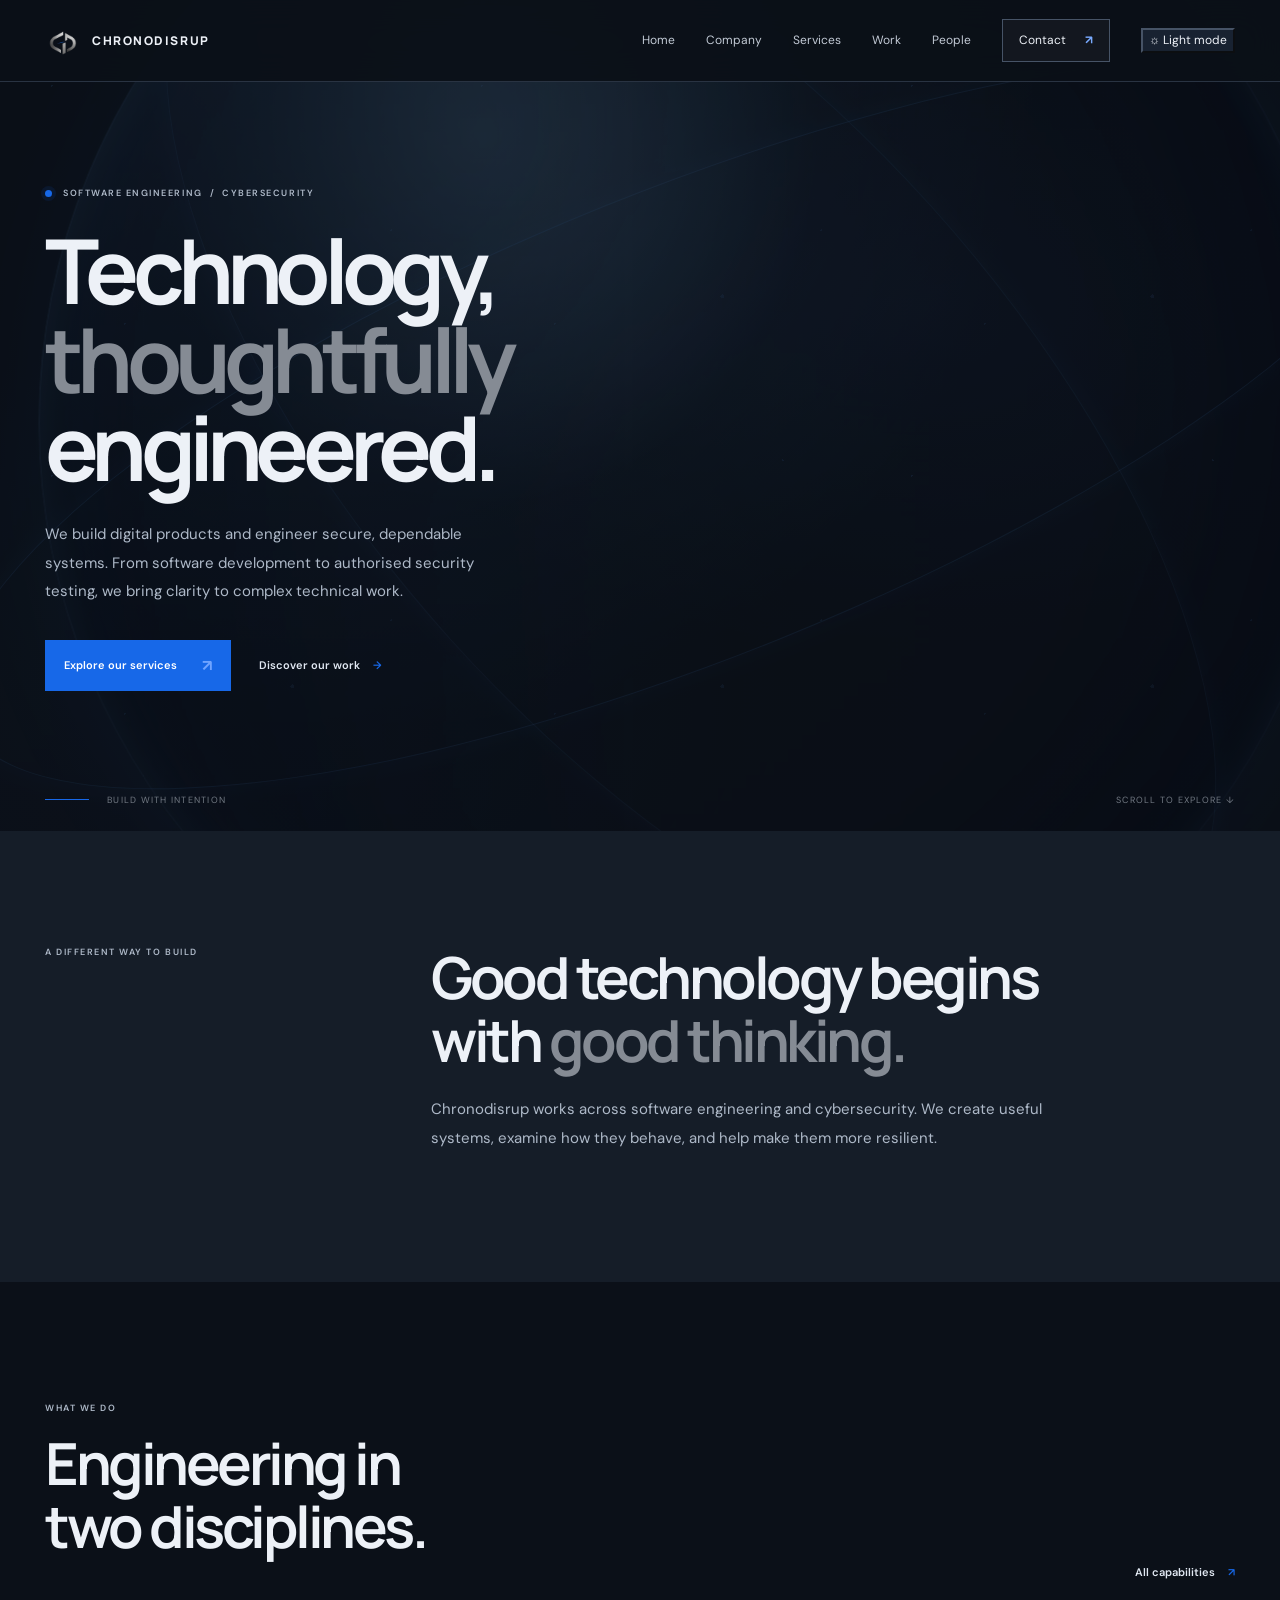
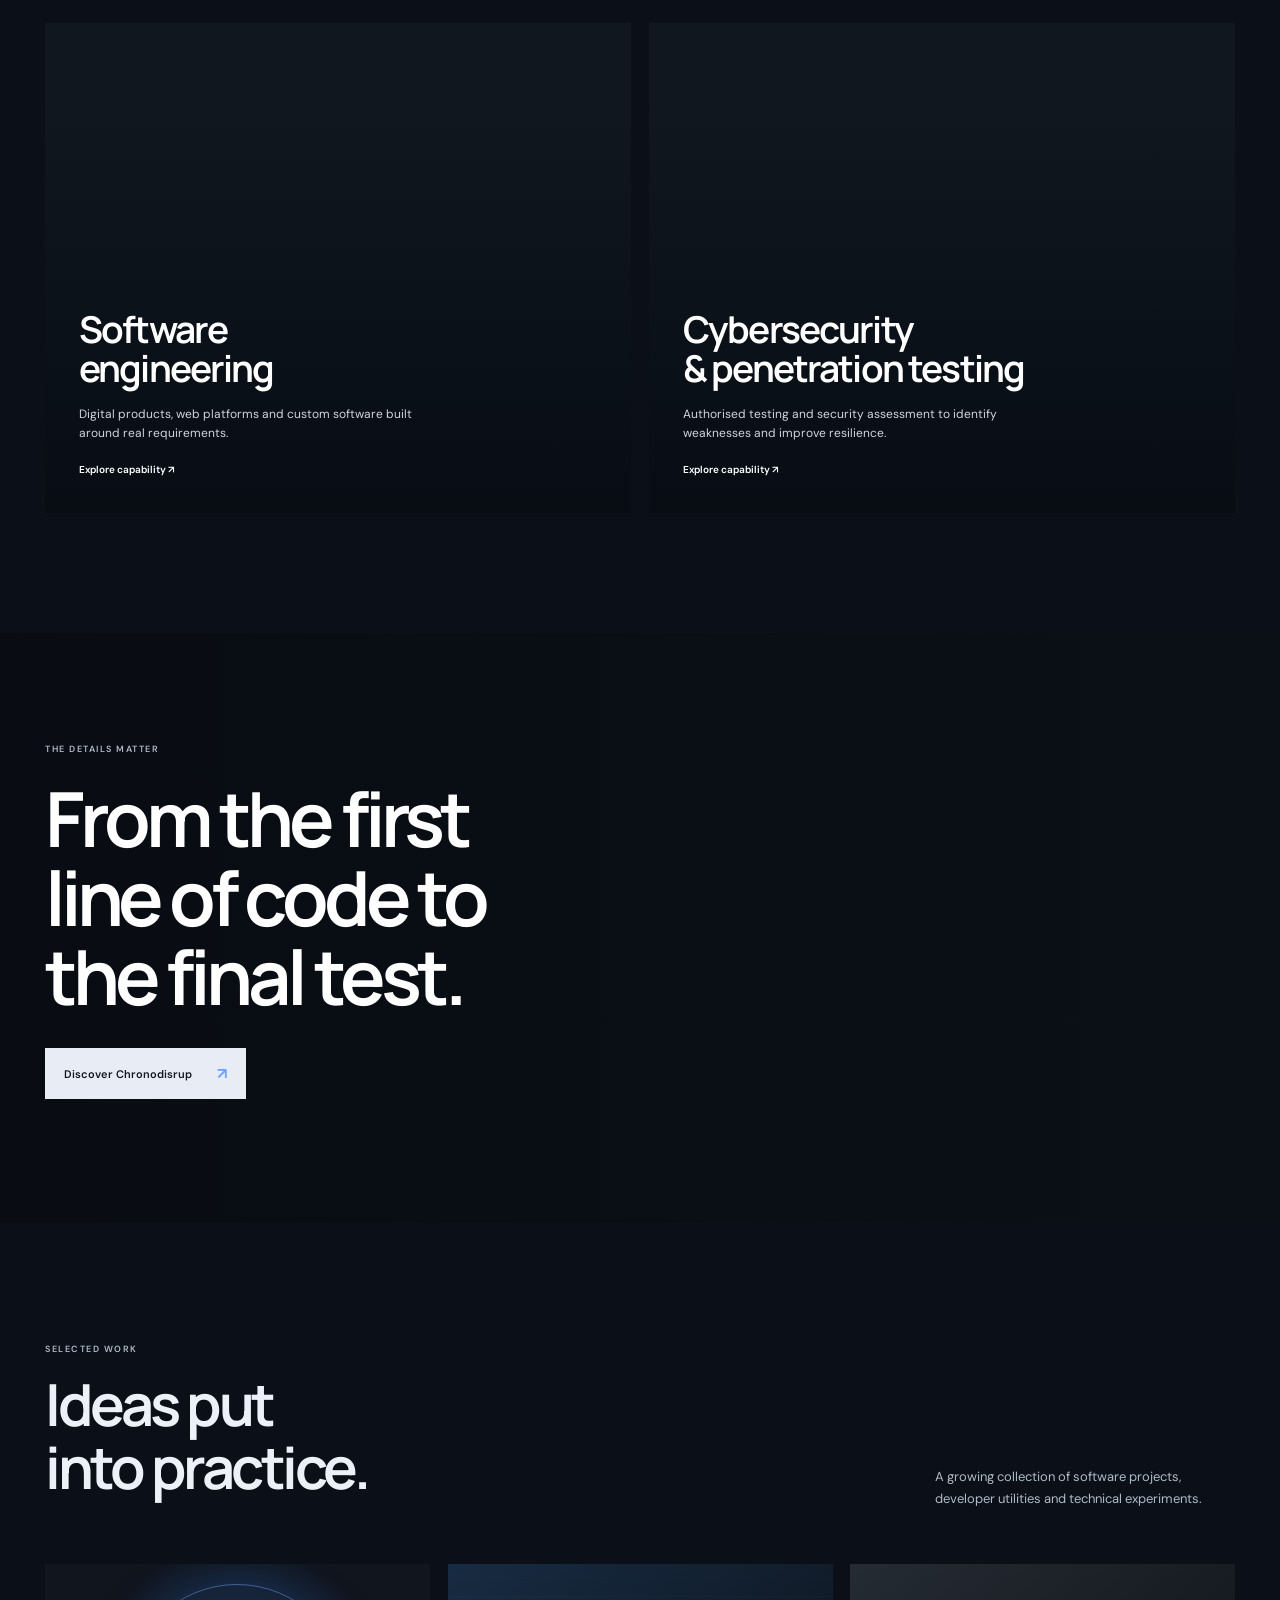
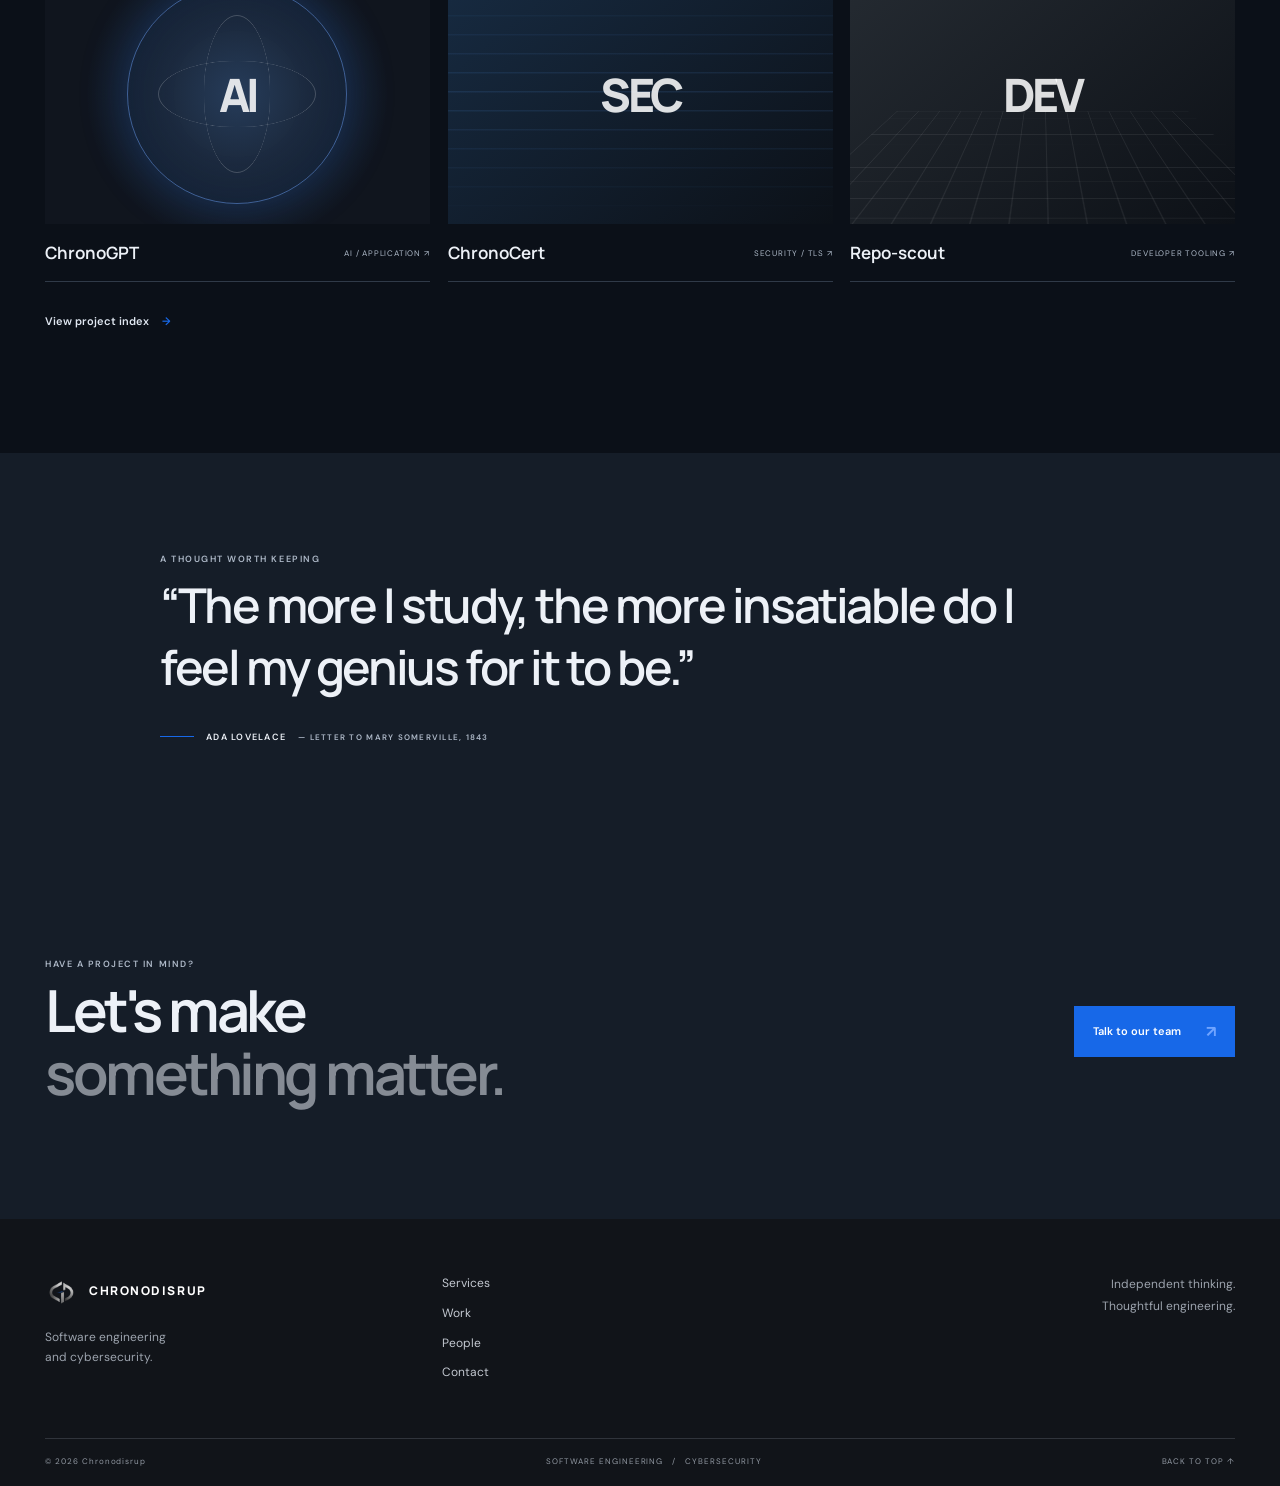
==== commit 70f14963: "fix the layout" ====
--- a/index.html
+++ b/index.html
@@ -4,7 +4,8 @@
 <head>
 <meta charset="UTF-8">
 <meta name="viewport" content="width=device-width, initial-scale=1">
-<meta name="theme-color" content="#f5f5f2">
+    <script>try { if (localStorage.getItem("chronodisrup-theme") !== "light") document.documentElement.classList.add("dark-theme"); } catch (_) { document.documentElement.classList.add("dark-theme"); }</script>
+<meta name="theme-color" content="#080c13">
 
 <link rel="preconnect" href="https://fonts.googleapis.com">
 <link rel="preconnect" href="https://fonts.gstatic.com" crossorigin>
@@ -38,12 +39,12 @@
         <span>CHRONODISRUP</span>
     </a>
 
-    <button class="menu-button" aria-label="Open navigation" aria-expanded="false">
+    <button class="menu-button" type="button" aria-label="Open navigation" aria-controls="primary-navigation" aria-expanded="false">
         <span></span>
         <span></span>
     </button>
 
-    <nav class="nav">
+    <nav class="nav" id="primary-navigation">
         <a href="index.html">Home</a>
         <a href="about.html">Company</a>
         <a href="services.html">Services</a>
@@ -333,8 +334,8 @@
 
 </footer>
 
-<script src="assets/js/site.js"></script>
-<script src="assets/js/theme-toggle.js"></script>
+<script src="assets/JS/site.js"></script>
+<script src="assets/JS/theme-toggle.js"></script>
 
 </body>
 </html>
--- a/assets/CSS/site.css
+++ b/assets/CSS/site.css
@@ -638,29 +638,38 @@
   grid-template-columns: 1fr 1.3fr;
   gap: 80px;
 }
+
+
 .values-list article {
   display: grid;
-  grid-template-columns: 40px 1fr;
+  grid-template-columns: minmax(0, 1fr);
   gap: 15px;
   padding: 22px 0;
   border-bottom: 1px solid #cfd2ce;
-}
-.values-list article:first-child {
-  padding-top: 0;
-}
-.values-list article > span {
-  font: 10px var(--body);
-  color: var(--blue);
-}
+  min-width: 0;
+}
+
+.values-list article > div {
+  min-width: 0;
+  width: 100%;
+}
+
 .values-list h3 {
   font: 650 17px var(--font);
-  margin: 0 0 6px;
-}
+  margin: 0 0 8px;
+  line-height: 1.4;
+}
+
 .values-list p {
   font-size: 12px;
   color: #707780;
   margin: 0;
-}
+  line-height: 1.8;
+  overflow-wrap: normal;
+  word-break: normal;
+}
+
+
 .service-detail {
   display: grid;
   grid-template-columns: 1fr 1fr;
@@ -2013,3 +2022,223 @@
     background-position: 430px 390px;
   }
 }
+
+
+
+/* =========================================================
+   Responsive and accessibility fixes
+   ========================================================= */
+html, body { max-width: 100%; overflow-x: clip; }
+img, video, svg { max-width: 100%; }
+button, input, select, textarea { font: inherit; }
+button { touch-action: manipulation; }
+.wrap { min-width: 0; }
+main, section, article, .wrap { min-width: 0; }
+p, h1, h2, h3, a, span { overflow-wrap: anywhere; }
+
+@media (max-width: 960px) {
+  .nav { gap: 16px; font-size: 11px; }
+  .header { padding-left: 24px; padding-right: 24px; }
+  .statement-grid { gap: 35px; }
+  .about-columns { gap: 48px; }
+  .values-inner { gap: 45px; }
+  .service-detail { gap: 40px; }
+  .portfolio-item { gap: 40px; }
+  .contact-area { gap: 40px; }
+}
+
+@media (max-width: 760px) {
+  .header {
+    height: 70px;
+    padding: 0 18px;
+    position: sticky;
+    top: 0;
+    z-index: 100;
+  }
+  .brand { gap: 9px; font-size: 10px; letter-spacing: .1em; }
+  .brand img { width: 30px; height: 30px; }
+  .menu-button {
+    display: flex;
+    flex: 0 0 44px;
+    width: 44px;
+    height: 44px;
+    align-items: center;
+    justify-content: center;
+    flex-direction: column;
+    gap: 6px;
+    padding: 10px;
+    border: 1px solid var(--line);
+    border-radius: 2px;
+    background: transparent;
+    cursor: pointer;
+    position: relative;
+    z-index: 102;
+  }
+  .menu-button span {
+    display: block;
+    width: 20px;
+    height: 2px;
+    border-radius: 2px;
+    background: var(--ink);
+    transition: transform .2s ease, opacity .2s ease;
+  }
+  .menu-button[aria-expanded="true"] span:first-child {
+    transform: translateY(4px) rotate(45deg);
+  }
+  .menu-button[aria-expanded="true"] span:last-child {
+    transform: translateY(-4px) rotate(-45deg);
+  }
+  .nav {
+    display: none;
+    position: absolute;
+    top: 100%;
+    left: 0;
+    right: 0;
+    width: 100%;
+    max-height: calc(100dvh - 70px);
+    overflow-y: auto;
+    overscroll-behavior: contain;
+    padding: 10px 20px 22px;
+    margin: 0;
+    flex-direction: column;
+    align-items: stretch;
+    gap: 0;
+    background: var(--paper);
+    color: var(--ink);
+    border: 1px solid var(--line);
+    border-left: 0;
+    border-right: 0;
+    box-shadow: 0 18px 35px rgba(0,0,0,.18);
+    z-index: 101;
+  }
+  .nav.open { display: flex; }
+  .nav > a {
+    display: flex;
+    align-items: center;
+    min-height: 48px;
+    padding: 12px 2px;
+    border-bottom: 1px solid var(--line);
+    font-size: 14px;
+  }
+  .nav a:not(.nav-cta)::after { display: none; }
+  .nav .nav-cta {
+    justify-content: space-between;
+    margin-top: 12px;
+    padding: 13px 14px;
+    border: 1px solid var(--line);
+  }
+  .nav .theme-toggle {
+    display: inline-flex;
+    align-items: center;
+    justify-content: center;
+    align-self: stretch;
+    min-height: 46px;
+    margin-top: 14px;
+    font-size: 12px;
+  }
+  .hero {
+    min-height: 0;
+    display: flex;
+    flex-direction: column;
+    align-items: stretch;
+    gap: 25px;
+    padding-top: 48px;
+    padding-bottom: 86px;
+  }
+  .hero-copy { padding: 0; }
+  .hero h1, .page-intro h1 {
+    font-size: clamp(44px, 11vw, 70px);
+    line-height: 1.02;
+  }
+  .hero-intro, .page-lead { font-size: 14px; }
+  .hero-buttons {
+    display: flex;
+    flex-wrap: wrap;
+    align-items: stretch;
+    gap: 12px;
+  }
+  .hero-buttons .btn { justify-content: space-between; }
+  .hero-visual {
+    width: 100%;
+    max-width: 440px;
+    height: auto;
+    aspect-ratio: 1.25 / 1;
+    align-self: center;
+  }
+  .hero-foot {
+    bottom: 22px;
+    left: 0;
+    right: 0;
+    flex-wrap: wrap;
+    font-size: 8px;
+  }
+  .section-pad { padding: 72px 0; }
+  .statement-grid, .about-columns, .values-inner, .contact-area,
+  .service-detail, .portfolio-item, .portfolio-item.reverse {
+    grid-template-columns: minmax(0, 1fr);
+    gap: 28px;
+  }
+  .statement h2, .section-head h2, .about-columns h2,
+  .values-heading h2, .contact-strip h2, .team-note h2 {
+    font-size: clamp(32px, 8vw, 42px);
+  }
+  .section-head {
+    align-items: flex-start;
+    flex-direction: column;
+    gap: 12px;
+  }
+  .service-tiles, .work-grid, .founders { grid-template-columns: minmax(0, 1fr); }
+  .service-tile { height: clamp(330px, 90vw, 430px); }
+  .tile-content { left: 22px; right: 22px; bottom: 22px; }
+  .tile-content h3 { font-size: clamp(27px, 7vw, 36px); }
+  .image-break { height: auto; min-height: 430px; padding-bottom: 55px; }
+  .image-break-content { padding-top: 75px; }
+  .image-break h2 { font-size: clamp(38px, 9vw, 54px); }
+  .work-art { height: clamp(210px, 58vw, 280px); }
+  .quote-band { padding: 70px 0; }
+  .quote-wrap blockquote { font-size: clamp(25px, 6.5vw, 34px); }
+  .contact-strip-inner { align-items: flex-start; flex-direction: column; gap: 22px; }
+  .footer { padding-top: 42px; }
+  .footer-main { grid-template-columns: minmax(0, 1fr) minmax(0, 1fr); gap: 22px; }
+  .footer-note { display: none; }
+  .footer-bottom { flex-wrap: wrap; gap: 12px; font-size: 8px; }
+  .page-intro { padding-top: 60px; padding-bottom: 48px; }
+  .about-image { height: clamp(220px, 60vw, 320px); }
+  .about-image-caption { left: 20px; right: 20px; }
+  .service-detail, .service-detail.reverse { padding: 18px 0 60px; direction: ltr; }
+  .service-photo { height: clamp(230px, 60vw, 330px); }
+  .service-copy h2 { font-size: clamp(34px, 8vw, 44px); }
+  .service-copy ul { grid-template-columns: 1fr; }
+  .other-capabilities > div { grid-template-columns: minmax(0, 1fr); gap: 24px; }
+  .portfolio-item, .portfolio-item.reverse { margin-bottom: 58px; }
+  .portfolio-item.reverse .portfolio-visual { order: 0; }
+  .portfolio-visual { height: clamp(230px, 62vw, 320px); }
+  .portfolio-description h2 { font-size: 30px; }
+  .founder-image { height: clamp(230px, 60vw, 300px); }
+  .team-note { padding: 65px 0; }
+  .contact-area { padding-bottom: 70px; }
+  .btn { min-height: 46px; padding: 13px 16px; }
+  .contact-form input, .contact-form select, .contact-form textarea {
+    width: 100%;
+    min-width: 0;
+  }
+}
+
+@media (max-width: 380px) {
+  .header { padding-left: 14px; padding-right: 14px; }
+  .brand { font-size: 9px; letter-spacing: .07em; }
+  .brand img { width: 27px; height: 27px; }
+  .wrap { width: calc(100% - 32px); }
+  .hero h1, .page-intro h1 { font-size: clamp(40px, 11vw, 52px); }
+  .hero-buttons { flex-direction: column; align-items: stretch; }
+  .hero-buttons .btn { width: 100%; }
+  .footer-main { grid-template-columns: 1fr; }
+  .footer-bottom { flex-direction: column; align-items: flex-start; }
+}
+
+/* Prevent animation/reveal effects from leaving content inaccessible on small screens. */
+@media (prefers-reduced-motion: reduce) {
+  .reveal { opacity: 1 !important; transform: none !important; filter: none !important; }
+}
+
+@media (max-width: 760px) { body.menu-open { overflow: hidden; } }
--- a/assets/CSS/theme-toggle.css
+++ b/assets/CSS/theme-toggle.css
@@ -1,68 +1,132 @@
+/* Chronodisrup theme system: dark is the first-visit default. */
+:root {
+  color-scheme: light;
+  --theme-toggle-border: #c9cdd1;
+}
+html.dark-theme,
+body.dark-theme {
+  color-scheme: dark;
+  --ink: #edf1f7;
+  --muted: #aab4c2;
+  --paper: #0b1018;
+  --line: #303a48;
+  --theme-toggle-border: #465366;
+}
+html.dark-theme body,
+body.dark-theme {
+  background: var(--paper);
+  color: var(--ink);
+}
+:is(html.dark-theme, body.dark-theme) .header {
+  background: rgba(11, 16, 24, .94);
+  border-color: #293342;
+}
+:is(html.dark-theme, body.dark-theme) .nav { color: #c2cad5; }
+:is(html.dark-theme, body.dark-theme) .nav-cta {
+  border-color: #465366;
+  color: #edf1f7 !important;
+  background: rgba(255,255,255,.035);
+}
+:is(html.dark-theme, body.dark-theme) .nav-cta b { color: #79aaff; }
+:is(html.dark-theme, body.dark-theme) .theme-toggle {
+  border-color: #465366;
+  background: #182231;
+  color: #edf1f7;
+}
+:is(html.dark-theme, body.dark-theme) .theme-toggle:hover {
+  border-color: #70a4ff;
+  background: #202e41;
+  color: #fff;
+}
+:is(html.dark-theme, body.dark-theme) .menu-button span { background: #edf1f7; }
 
-/* Chronodisrup light/dark theme switch */
-.theme-toggle {
-  display: inline-flex; align-items: center; gap: 9px;
-  border: 1px solid var(--theme-toggle-border, #c9cdd1);
-  background: transparent; color: var(--ink);
-  padding: 9px 12px; font: 600 10px "DM Sans", sans-serif;
-  cursor: pointer; white-space: nowrap; transition: .2s ease;
+:is(html.dark-theme, body.dark-theme) .statement,
+:is(html.dark-theme, body.dark-theme) .quote-band,
+:is(html.dark-theme, body.dark-theme) .contact-strip,
+:is(html.dark-theme, body.dark-theme) .values-section,
+:is(html.dark-theme, body.dark-theme) .team-note {
+  background: #151d28;
+  color: #edf1f7;
 }
-.theme-toggle:hover { border-color: #1768e8; color: #1768e8; }
-.theme-icon { font-size: 15px; line-height: 1; }
+:is(html.dark-theme, body.dark-theme) .hero-intro,
+:is(html.dark-theme, body.dark-theme) .page-lead,
+:is(html.dark-theme, body.dark-theme) .statement-text,
+:is(html.dark-theme, body.dark-theme) .head-description,
+:is(html.dark-theme, body.dark-theme) .prose,
+:is(html.dark-theme, body.dark-theme) .values-list p,
+:is(html.dark-theme, body.dark-theme) .service-copy > p:not(.section-label),
+:is(html.dark-theme, body.dark-theme) .other-capabilities p,
+:is(html.dark-theme, body.dark-theme) .portfolio-description p:not(.section-label),
+:is(html.dark-theme, body.dark-theme) .founder p:not(.section-label),
+:is(html.dark-theme, body.dark-theme) .team-note-inner > p:last-child,
+:is(html.dark-theme, body.dark-theme) .contact-side > p:not(.section-label) {
+  color: #aeb9c8;
+}
+:is(html.dark-theme, body.dark-theme) .service-copy li { color: #d5deea; }
+:is(html.dark-theme, body.dark-theme) .values-list article,
+:is(html.dark-theme, body.dark-theme) .work-meta,
+:is(html.dark-theme, body.dark-theme) .contact-fact {
+  border-color: #303a48;
+}
+:is(html.dark-theme, body.dark-theme) .other-capabilities { border-color: #303a48; }
+:is(html.dark-theme, body.dark-theme) .other-capabilities article { border-color: #465366; }
+:is(html.dark-theme, body.dark-theme) .work-meta span,
+:is(html.dark-theme, body.dark-theme) .portfolio-description > span,
+:is(html.dark-theme, body.dark-theme) .quote-credit small {
+  color: #aeb9c8;
+}
+:is(html.dark-theme, body.dark-theme) .contact-form input,
+:is(html.dark-theme, body.dark-theme) .contact-form select,
+:is(html.dark-theme, body.dark-theme) .contact-form textarea {
+  color: #edf1f7;
+  border-color: #465366;
+  background: #111a26;
+}
+:is(html.dark-theme, body.dark-theme) .contact-form input::placeholder,
+:is(html.dark-theme, body.dark-theme) .contact-form textarea::placeholder {
+  color: #8996a8;
+}
+:is(html.dark-theme, body.dark-theme) .contact-fact span,
+:is(html.dark-theme, body.dark-theme) .section-label,
+:is(html.dark-theme, body.dark-theme) .kicker { color: #aeb9c8; }
+:is(html.dark-theme, body.dark-theme) .nav.open { background: #0b1018; }
 
-/* Dark palette */
-body.dark-theme {
-  --ink: #edf0f4; --muted: #aab2bd; --paper: #111419;
-  --line: #343a43; background: var(--paper); color: var(--ink);
+/* Keep primary button contrast strong in both themes. */
+:is(html.dark-theme, body.dark-theme) .btn-dark {
+  background: #1768e8;
+  color: #fff;
 }
-body.dark-theme .header {
-  background: rgba(17,20,25,.94); border-color: #303640;
+:is(html.dark-theme, body.dark-theme) .btn-dark:hover {
+  background: #3982f4;
+  color: #fff;
 }
-body.dark-theme .nav { color: #b8c0ca; }
-body.dark-theme .nav-cta { border-color: #48515d; color: #edf0f4 !important; }
-body.dark-theme .theme-toggle { border-color: #48515d; color: #edf0f4; }
-body.dark-theme .menu-button span { background: #edf0f4; }
+:is(html.dark-theme, body.dark-theme) .btn-light {
+  background: #e8edf5;
+  color: #111923;
+}
+:is(html.dark-theme, body.dark-theme) .btn-light:hover {
+  background: #fff;
+  color: #111923;
+}
+:is(html.dark-theme, body.dark-theme) .underlink { color: #e1e8f2; }
+:is(html.dark-theme, body.dark-theme) .quote-wrap blockquote { color: #edf1f7; }
 
-body.dark-theme .statement,
-body.dark-theme .quote-band,
-body.dark-theme .contact-strip,
-body.dark-theme .values-section,
-body.dark-theme .team-note { background: #1a1f26; }
-
-body.dark-theme .hero-intro,
-body.dark-theme .page-lead,
-body.dark-theme .statement-text,
-body.dark-theme .head-description,
-body.dark-theme .prose,
-body.dark-theme .values-list p,
-body.dark-theme .service-copy > p:not(.section-label),
-body.dark-theme .other-capabilities p,
-body.dark-theme .portfolio-description p:not(.section-label),
-body.dark-theme .founder p:not(.section-label),
-body.dark-theme .team-note-inner > p:last-child,
-body.dark-theme .contact-side > p:not(.section-label) { color: #aab2bd; }
-
-body.dark-theme .service-copy li { color: #d0d6df; }
-body.dark-theme .values-list article,
-body.dark-theme .work-meta,
-body.dark-theme .contact-fact { border-color: #343a43; }
-body.dark-theme .other-capabilities { border-color: #343a43; }
-body.dark-theme .other-capabilities article { border-color: #48515d; }
-body.dark-theme .work-meta span,
-body.dark-theme .portfolio-description > span { color: #aab2bd; }
-
-body.dark-theme .contact-form input,
-body.dark-theme .contact-form select,
-body.dark-theme .contact-form textarea {
-  color: #edf0f4; border-color: #48515d; background: transparent;
+/* All shared page layouts inherit the dark palette consistently. */
+:is(html.dark-theme, body.dark-theme) .page-intro,
+:is(html.dark-theme, body.dark-theme) .about-columns,
+:is(html.dark-theme, body.dark-theme) .portfolio,
+:is(html.dark-theme, body.dark-theme) .contact-area,
+:is(html.dark-theme, body.dark-theme) .founders {
+  color: #edf1f7;
 }
-body.dark-theme .contact-form input::placeholder,
-body.dark-theme .contact-form textarea::placeholder { color: #818b98; }
-body.dark-theme .contact-fact span,
-body.dark-theme .section-label,
-body.dark-theme .kicker { color: #aab2bd; }
-body.dark-theme .nav.open { background: #111419; }
+:is(html.dark-theme, body.dark-theme) .contact-form label { color: #c7d0dd; }
+:is(html.dark-theme, body.dark-theme) .contact-form small { color: #9aa7b8; }
 
 @media (max-width: 680px) {
-  .nav .theme-toggle { align-self: flex-start; margin-top: 12px; }
+  .nav .theme-toggle {
+    align-self: stretch;
+    justify-content: center;
+    margin-top: 14px;
+    min-height: 44px;
+  }
 }
